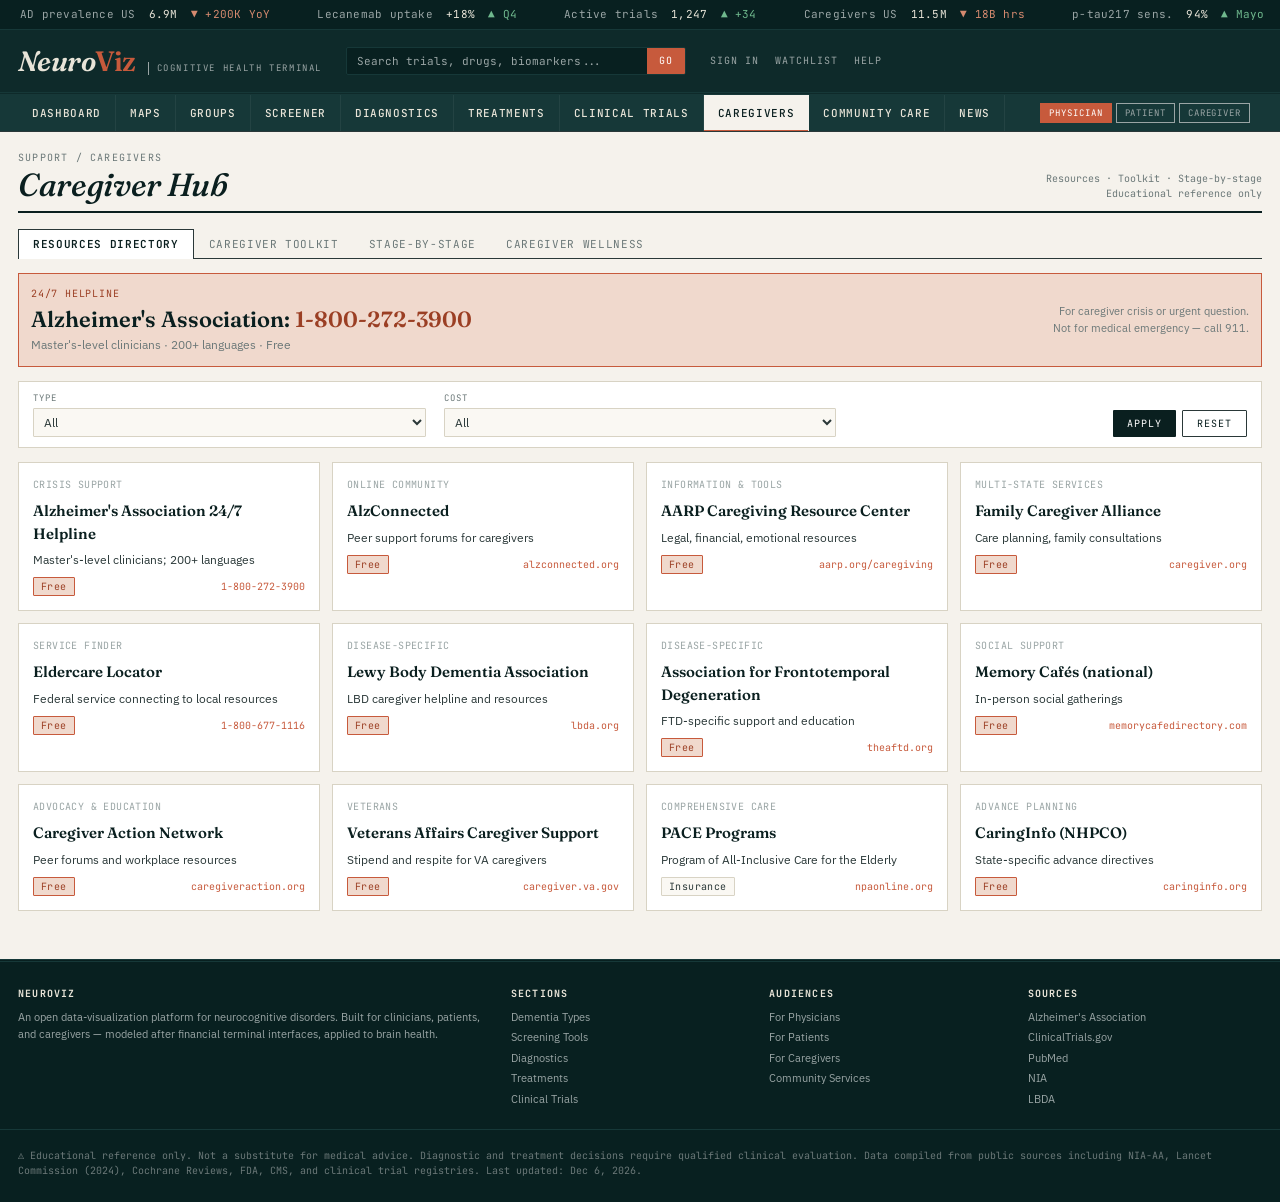
==== caregivers.html @ 6e4185d3 "Initial NeuroViz build — Cognitive Health Terminal - 10 pages mirroring Finviz layout: Dashboard, Ma" ====
<!DOCTYPE html>
<html lang="en">
<head>
  <meta charset="UTF-8" />
  <meta name="viewport" content="width=device-width, initial-scale=1.0" />
  <title>Caregivers · NeuroViz</title>
  <link rel="stylesheet" href="css/styles.css" />
</head>
<body>
  <main class="page">
    <div class="page-head">
      <div>
        <div class="breadcrumb">Support / Caregivers</div>
        <h1>Caregiver Hub</h1>
      </div>
      <div class="meta">
        Resources · Toolkit · Stage-by-stage<br/>
        Educational reference only
      </div>
    </div>

    <!-- Subnav -->
    <div class="subnav">
      <a href="#resources" data-tab="resources" class="is-active">Resources Directory</a>
      <a href="#toolkit" data-tab="toolkit">Caregiver Toolkit</a>
      <a href="#stages" data-tab="stages">Stage-by-Stage</a>
      <a href="#wellness" data-tab="wellness">Caregiver Wellness</a>
    </div>

    <!-- ===== TAB: RESOURCES ===== -->
    <section id="tab-resources" class="tab-pane">
      <!-- Crisis line -->
      <div class="panel" style="background: var(--accent-soft); border-color: var(--accent);">
        <div class="panel-body" style="display:flex; justify-content:space-between; align-items:center;">
          <div>
            <div class="mono tiny" style="color:var(--accent-deep); letter-spacing:0.08em;">24/7 HELPLINE</div>
            <div style="font-family:var(--font-display); font-size: 22px; font-weight: 600; color: var(--ink-primary); margin-top:2px;">
              Alzheimer's Association: <span style="color:var(--accent-deep);">1-800-272-3900</span>
            </div>
            <div class="muted" style="font-size: 12px;">Master's-level clinicians · 200+ languages · Free</div>
          </div>
          <div class="muted" style="text-align:right; font-size:11px;">
            For caregiver crisis or urgent question.<br/>
            Not for medical emergency — call 911.
          </div>
        </div>
      </div>

      <!-- Filter bar -->
      <div class="filter-bar" style="margin-top:14px;">
        <div class="filter-group">
          <label>Type</label>
          <select id="filterType">
            <option value="all">All</option>
            <option value="Crisis support">Crisis support</option>
            <option value="Online community">Online community</option>
            <option value="Information & tools">Information & tools</option>
            <option value="Multi-state services">Multi-state services</option>
            <option value="Service finder">Service finder</option>
            <option value="Disease-specific">Disease-specific</option>
            <option value="Social support">Social support</option>
            <option value="Advocacy & education">Advocacy & education</option>
            <option value="Veterans">Veterans</option>
            <option value="Comprehensive care">Comprehensive care</option>
            <option value="Advance planning">Advance planning</option>
          </select>
        </div>
        <div class="filter-group">
          <label>Cost</label>
          <select id="filterCost">
            <option value="all">All</option>
            <option value="Free">Free</option>
            <option value="Insurance">Insurance / paid</option>
          </select>
        </div>
        <div class="filter-actions">
          <button class="btn" id="apply">Apply</button>
          <button class="btn btn-ghost" id="reset">Reset</button>
        </div>
      </div>

      <div id="resourceGrid"></div>
    </section>

    <!-- ===== TAB: TOOLKIT ===== -->
    <section id="tab-toolkit" class="tab-pane" hidden>
      <div class="grid-sidebar">
        <div>
          <div class="panel">
            <div class="panel-head"><h2>Daily-life toolkit</h2></div>
            <div class="panel-body">
              <div class="toolkit-grid">

                <div class="toolkit-card">
                  <div class="tk-meta">CO M M U N I C A T I O N</div>
                  <h4>Talking with someone with dementia</h4>
                  <p>Use short, simple sentences. Make eye contact. Speak slowly. Ask one question at a time. Allow extra time for response. Avoid arguing — redirect instead.</p>
                </div>

                <div class="toolkit-card">
                  <div class="tk-meta">SAFETY</div>
                  <h4>Home safety checklist</h4>
                  <p>Remove throw rugs. Install grab bars. Lock medications. Turn down water heater (≤120°F). Use stove safety knobs. Consider GPS tracker for wandering.</p>
                </div>

                <div class="toolkit-card">
                  <div class="tk-meta">ROUTINE</div>
                  <h4>Build a daily routine</h4>
                  <p>Same wake/sleep times. Bright light + activity in AM. Light dinner; calm evening. Limit naps to 30 min before 3 PM. Familiar music helps transitions.</p>
                </div>

                <div class="toolkit-card">
                  <div class="tk-meta">L E G A L</div>
                  <h4>Essential legal documents</h4>
                  <p>Durable Power of Attorney (financial). Healthcare proxy / advance directive. POLST/MOLST. Will. Complete <b>early</b> while capacity allows. Free state-specific forms at caringinfo.org.</p>
                </div>

                <div class="toolkit-card">
                  <div class="tk-meta">DRIVING</div>
                  <h4>When to stop driving</h4>
                  <p>Warning signs: getting lost in familiar areas, slow reactions, near-misses. AAA Senior Driving has on-road evaluations. Some states have anonymous physician reporting.</p>
                </div>

                <div class="toolkit-card">
                  <div class="tk-meta">M E D I C A T I O N</div>
                  <h4>Medication management</h4>
                  <p>Use pill organizers (weekly). Set alarms or pharmacy auto-text. Brown-bag review with pharmacist annually. Watch for anticholinergic load — see Beers Criteria.</p>
                </div>

                <div class="toolkit-card">
                  <div class="tk-meta">F I N A N C I A L</div>
                  <h4>Financial protection</h4>
                  <p>Consolidate accounts. Set up bill auto-pay. Add a trusted contact at brokerage. Watch for scams (robocalls, romance, grandparent). EverSafe and TrueLink monitor accounts for cognitive-decline patterns.</p>
                </div>

                <div class="toolkit-card">
                  <div class="tk-meta">B E H A V I O R S</div>
                  <h4>Managing difficult moments</h4>
                  <p>Stay calm. Validate emotion ("you seem upset"). Redirect, don't reason. Look for triggers: pain, hunger, full bladder, fatigue, overstimulation. Document patterns to share with clinician.</p>
                </div>

                <div class="toolkit-card">
                  <div class="tk-meta">EATING</div>
                  <h4>Mealtime strategies</h4>
                  <p>Finger foods if utensils difficult. High-contrast plates (red plates increase intake by 25%). Smaller portions, more often. Add nutrition shakes if losing weight.</p>
                </div>

              </div>
            </div>
          </div>
        </div>

        <div>
          <div class="aside-panel">
            <div class="ap-head">Printable handouts</div>
            <div class="ap-body">
              <ul style="padding-left:16px; font-size:11px; line-height:1.7;">
                <li>10 Warning Signs of Alzheimer's (alz.org)</li>
                <li>Daily Activity Planner</li>
                <li>Doctor Visit Question List</li>
                <li>Wandering Action Plan</li>
                <li>Hospital Visit Toolkit</li>
                <li>Hospice Decision Guide</li>
              </ul>
              <p class="ap-line muted" style="margin-top:6px;">Available free at alz.org/help-support</p>
            </div>
          </div>

          <div class="aside-panel">
            <div class="ap-head">Apps & tech</div>
            <div class="ap-body">
              <p class="ap-line"><b>MedAdvisor / Medisafe</b> — medication tracking</p>
              <p class="ap-line"><b>CareZone</b> — shared family caregiving notes</p>
              <p class="ap-line"><b>AngelSense / Apple AirTag</b> — wandering location</p>
              <p class="ap-line"><b>Lotsa Helping Hands</b> — coordinate help</p>
              <p class="ap-line"><b>Constant Therapy</b> — cognitive exercises</p>
            </div>
          </div>
        </div>
      </div>
    </section>

    <!-- ===== TAB: STAGES ===== -->
    <section id="tab-stages" class="tab-pane" hidden>
      <div class="panel">
        <div class="panel-head">
          <h2>What to expect — and what to do — at each stage</h2>
          <div class="panel-actions"><span class="muted">Adapted from NIA caregiver guides</span></div>
        </div>
        <div class="panel-body">
          <div id="stageGrid"></div>
        </div>
      </div>
    </section>

    <!-- ===== TAB: WELLNESS ===== -->
    <section id="tab-wellness" class="tab-pane" hidden>
      <div class="grid-sidebar">
        <div class="panel">
          <div class="panel-head"><h2>Caregiver self-assessment</h2></div>
          <div class="panel-body">
            <p style="font-size:13px; line-height:1.6; margin-bottom:14px;">
              Caregiving for someone with dementia is associated with elevated rates of depression, anxiety, and burnout. <b>Caring for yourself is part of caring for them.</b>
            </p>

            <h3 style="font-family:var(--font-display); font-weight:600; font-size:16px; margin-top: 0; color:var(--ink-primary);">
              Zarit Burden Interview — sample questions
            </h3>
            <p class="muted" style="font-size:11px; margin-bottom:10px;">Score 0 (never) to 4 (nearly always). ≥21 suggests significant burden.</p>

            <table class="data-table">
              <thead>
                <tr><th>#</th><th>In the past month…</th><th class="num">Score</th></tr>
              </thead>
              <tbody>
                <tr><td>1</td><td>Do you feel that your relative asks for more help than they need?</td><td class="num">0–4</td></tr>
                <tr><td>2</td><td>Do you feel you don't have enough time for yourself?</td><td class="num">0–4</td></tr>
                <tr><td>3</td><td>Do you feel stressed between caregiving and meeting other responsibilities?</td><td class="num">0–4</td></tr>
                <tr><td>4</td><td>Do you feel embarrassed by your relative's behavior?</td><td class="num">0–4</td></tr>
                <tr><td>5</td><td>Do you feel angry when around your relative?</td><td class="num">0–4</td></tr>
                <tr><td>6</td><td>Do you feel your social life has suffered?</td><td class="num">0–4</td></tr>
                <tr><td>7</td><td>Do you feel you've lost control of your life?</td><td class="num">0–4</td></tr>
              </tbody>
            </table>
            <p class="muted" style="font-size:11px; margin-top:10px;">Full 22-item ZBI available from Family Caregiver Alliance.</p>

            <h3 style="font-family:var(--font-display); font-weight:600; font-size:16px; margin-top: 24px; color:var(--ink-primary);">
              Warning signs of caregiver burnout
            </h3>
            <ul style="padding-left:18px; font-size:13px; line-height:1.8; margin: 6px 0;">
              <li>Withdrawal from friends and activities you used to enjoy</li>
              <li>Persistent irritability, sadness, or hopelessness</li>
              <li>Sleep disturbance not explained by your relative's needs</li>
              <li>Frequent illness, headaches, GI complaints</li>
              <li>Increased reliance on alcohol, sleep aids, or other substances</li>
              <li>Thoughts of self-harm or harming the person you care for</li>
            </ul>
            <p style="font-size:13px; margin-top:14px;">
              <b>If thoughts of self-harm or harming your relative are present</b>, this is a medical emergency. Call 988 (US Suicide & Crisis Lifeline). You are not alone — these thoughts can occur in caregivers and are treatable.
            </p>
          </div>
        </div>

        <div>
          <div class="aside-panel">
            <div class="ap-head">REACH II evidence base</div>
            <div class="ap-body">
              <p class="ap-line">Multi-component caregiver intervention (REACH II) reduced caregiver depression and improved quality of life across 5 sites.</p>
              <p class="ap-line muted">Components: stress management, problem-solving, support, education, telephone support groups.</p>
            </div>
          </div>

          <div class="aside-panel">
            <div class="ap-head">Respite is medicine</div>
            <div class="ap-body">
              <p class="ap-line">Adult day programs and respite care reduce caregiver depression scores and delay nursing home placement by an average of 22 months (NYU Caregiver Intervention).</p>
              <p class="ap-line muted">See <a href="community.html">Community Care</a> for service types and costs.</p>
            </div>
          </div>

          <div class="aside-panel">
            <div class="ap-head">Crisis & support</div>
            <div class="ap-body">
              <ul style="padding-left:16px; font-size:11px; line-height:1.7;">
                <li><b>988</b> — Suicide & Crisis Lifeline</li>
                <li><b>1-800-272-3900</b> — Alzheimer's Association</li>
                <li><b>1-800-985-5990</b> — Disaster Distress Helpline</li>
                <li><b>caregiver.org</b> — Family Caregiver Alliance</li>
                <li>Therapy with a counselor experienced in caregiver issues — many therapists list this specialty in Psychology Today directory</li>
              </ul>
            </div>
          </div>
        </div>
      </div>
    </section>

  </main>

  <script src="data/nv-data.js"></script>
  <script src="js/layout.js"></script>
  <script>
    NV_LAYOUT.mount('caregivers');

    // ===== Tab switching =====
    const tabs = document.querySelectorAll('.subnav a');
    tabs.forEach(t => {
      t.addEventListener('click', e => {
        e.preventDefault();
        const k = t.dataset.tab;
        tabs.forEach(x => x.classList.toggle('is-active', x === t));
        document.querySelectorAll('.tab-pane').forEach(p => p.hidden = p.id !== 'tab-' + k);
        history.replaceState(null, '', '#' + k);
      });
    });
    if (location.hash) {
      const tgt = document.querySelector(`.subnav a[data-tab="${location.hash.slice(1)}"]`);
      if (tgt) tgt.click();
    }

    // ===== Resources grid =====
    function renderResources(rows) {
      document.getElementById('resourceGrid').innerHTML = `
        <div class="toolkit-grid">
          ${rows.map(r => `
            <div class="toolkit-card">
              <div class="tk-meta">${r.type.toUpperCase()}</div>
              <h4>${r.name}</h4>
              <p>${r.detail}</p>
              <div style="display:flex; justify-content:space-between; align-items:center; margin-top:8px;">
                <span class="chip ${r.cost === 'Free' ? 'chip-accent' : ''}">${r.cost}</span>
                <span class="mono tiny" style="color:var(--accent);">${r.contact}</span>
              </div>
            </div>
          `).join('')}
        </div>
      `;
    }
    function applyResources() {
      const t = document.getElementById('filterType').value;
      const c = document.getElementById('filterCost').value;
      let rows = NV_DATA.caregiverResources;
      if (t !== 'all') rows = rows.filter(r => r.type === t);
      if (c !== 'all') rows = rows.filter(r => (c === 'Free' ? r.cost === 'Free' : r.cost !== 'Free'));
      renderResources(rows);
    }
    document.getElementById('apply').addEventListener('click', applyResources);
    document.getElementById('reset').addEventListener('click', () => {
      document.getElementById('filterType').value = 'all';
      document.getElementById('filterCost').value = 'all';
      renderResources(NV_DATA.caregiverResources);
    });
    renderResources(NV_DATA.caregiverResources);

    // ===== Stages-by-stage caregiver guidance =====
    const stageGuidance = {
      'Preclinical': {
        whatHappens: 'No symptoms. Biomarkers may be positive on research testing. Person fully independent.',
        watch: 'Subtle changes in sleep, mood, sense of smell. Strong family history of dementia.',
        do: ['Build cognitive reserve: education, social engagement, learning', 'Manage cardiovascular risk factors', 'Establish primary care + memory baseline', 'Discuss values; consider advance directives']
      },
      'MCI': {
        whatHappens: 'Mild but objective cognitive decline; daily life still independent. Some convert to dementia (~10–15%/yr); some remain stable or improve.',
        watch: 'Misplacing items, forgetting recent conversations, word-finding difficulty. Anxiety often emerges.',
        do: ['Comprehensive cognitive evaluation + biomarkers if indicated', 'Driving evaluation if any concerns', 'Complete legal/financial planning NOW', 'Exercise + Mediterranean/MIND diet', 'Treat hearing loss, sleep apnea, depression']
      },
      'Mild': {
        whatHappens: 'Difficulty with complex tasks (finances, medications). Recent memory clearly impaired. Personality may begin to change.',
        watch: 'Getting lost while driving, missed bills, repeated questions, withdrawal from hobbies.',
        do: ['Establish neurology + dementia care', 'Activate POA / healthcare proxy', 'Pillbox + medication system', 'Stop driving when unsafe — get evaluation', 'Begin caregiver support group', 'Explore clinical trials if interested']
      },
      'Moderate': {
        whatHappens: 'Needs help with daily activities (bathing, dressing). Behavioral symptoms common (agitation, sleep changes, sometimes hallucinations). May not recognize family.',
        watch: 'Wandering, sundowning, falls, incontinence, swallowing difficulty starting.',
        do: ['Day program or in-home aide', 'Home safety modifications', 'Wandering plan + ID + tracker', 'Discuss palliative care consult', 'Consider memory care residential if needed', 'Caregiver respite is essential']
      },
      'Severe': {
        whatHappens: 'Total dependence for ADLs. Mute or minimally verbal. Bed-bound or limited mobility. Swallowing impaired.',
        watch: 'Aspiration, weight loss, pressure ulcers, infections (UTI, pneumonia).',
        do: ['Hospice referral when appropriate (often eligible by FAST stage 7)', 'Comfort-focused care', 'Avoid hospitalization unless quality-of-life improvement likely', 'Spiritual care, music, touch', 'Bereavement planning + caregiver support']
      }
    };

    document.getElementById('stageGrid').innerHTML = NV_DATA.stages.map((s, i) => {
      const g = stageGuidance[s.name] || {};
      const dots = Array.from({length: 5}, (_, idx) => `<span class="${idx <= i ? 'is-on' : ''}"></span>`).join('');
      return `
        <div style="border:1px solid var(--rule); margin-bottom: 14px; background: var(--bg-paper);">
          <div style="padding:14px; border-bottom: 1px solid var(--rule); display:flex; justify-content:space-between; align-items:center; background:var(--bg-cell);">
            <div>
              <div class="mono tiny muted" style="letter-spacing:0.06em;">STAGE ${i + 1} · CDR ${s.cdr} · MMSE ${s.mmse}</div>
              <div style="font-family:var(--font-display); font-size: 22px; font-weight: 600; color: var(--ink-primary); margin-top:2px;">${s.name}</div>
            </div>
            <div style="text-align:right;">
              <div class="cg-stage-gauge" style="width: 120px;">${dots}</div>
              <div class="mono tiny muted">DURATION: ${s.duration}</div>
            </div>
          </div>
          <div style="display:grid; grid-template-columns: 1fr 1fr 1fr; gap: 0;">
            <div style="padding:14px; border-right: 1px solid var(--rule);">
              <div class="mono tiny muted" style="letter-spacing:0.05em; margin-bottom:6px;">WHAT HAPPENS</div>
              <p style="font-size:12px; line-height:1.6; margin:0;">${g.whatHappens || s.features}</p>
            </div>
            <div style="padding:14px; border-right: 1px solid var(--rule);">
              <div class="mono tiny muted" style="letter-spacing:0.05em; margin-bottom:6px;">WATCH FOR</div>
              <p style="font-size:12px; line-height:1.6; margin:0;">${g.watch || ''}</p>
            </div>
            <div style="padding:14px; background: var(--accent-soft);">
              <div class="mono tiny" style="color: var(--accent-deep); letter-spacing:0.05em; margin-bottom:6px;">CAREGIVER ACTIONS</div>
              <ul style="padding-left:16px; font-size:12px; line-height:1.6; margin:0;">
                ${(g.do || []).map(d => `<li>${d}</li>`).join('')}
              </ul>
            </div>
          </div>
        </div>
      `;
    }).join('');
  </script>
</body>
</html>
---- css/styles.css ----
/* ============================================
   NeuroViz — Clinical Visualization Platform
   Aesthetic: Data-dense editorial-clinical
   ============================================ */

@import url('https://fonts.googleapis.com/css2?family=Fraunces:opsz,wght@9..144,400;9..144,500;9..144,600;9..144,700&family=IBM+Plex+Sans:wght@300;400;500;600;700&family=JetBrains+Mono:wght@400;500;600&display=swap');

:root {
  /* Palette — clinical with editorial warmth */
  --bg-canvas:        #f5f2ec;
  --bg-paper:         #ffffff;
  --bg-rail:          #0e2a2a;
  --bg-rail-deep:     #082020;
  --bg-strip:         #163838;
  --bg-cell:          #faf8f3;

  --ink-primary:      #0a1f1f;
  --ink-body:         #2a3838;
  --ink-muted:        #6b7878;
  --ink-faint:        #9aa5a5;
  --ink-inverse:      #e8e4d8;

  --rule:             #d8d3c4;
  --rule-soft:        #ece8db;
  --rule-strong:      #2a3838;

  --accent:           #c75a3c;        /* terracotta — citations, links */
  --accent-deep:      #9b3f24;
  --accent-soft:      #f0d9cd;

  --signal-positive:  #4a7c59;        /* stable / improving */
  --signal-watch:     #b8893d;        /* monitor */
  --signal-concern:   #a44d3a;        /* concern */
  --signal-critical:  #6b1f1a;        /* severe */

  /* Severity gradient (mild → severe) */
  --sev-0: #e8e0d2;
  --sev-1: #d4c8a8;
  --sev-2: #c4a373;
  --sev-3: #b87a4a;
  --sev-4: #9a4f30;
  --sev-5: #6b1f1a;

  /* Type swatches for dementia categories */
  --type-ad:    #6b1f1a;   /* Alzheimer's */
  --type-vasc:  #2d5a7a;   /* Vascular */
  --type-lewy:  #5a4a7a;   /* Lewy Body */
  --type-ftd:   #7a4a2d;   /* Frontotemporal */
  --type-mixed: #4a4a4a;   /* Mixed */
  --type-park:  #2d6b5a;   /* Parkinson's */
  --type-other: #8a7a4a;

  --shadow-1: 0 1px 0 rgba(10,31,31,.04), 0 1px 2px rgba(10,31,31,.06);
  --shadow-2: 0 2px 4px rgba(10,31,31,.06), 0 4px 12px rgba(10,31,31,.08);

  --font-display: 'Fraunces', Georgia, serif;
  --font-body:    'IBM Plex Sans', -apple-system, sans-serif;
  --font-mono:    'JetBrains Mono', 'Courier New', monospace;
}

* { box-sizing: border-box; margin: 0; padding: 0; }

html, body {
  font-family: var(--font-body);
  font-size: 13px;
  line-height: 1.5;
  color: var(--ink-body);
  background: var(--bg-canvas);
  -webkit-font-smoothing: antialiased;
  text-rendering: optimizeLegibility;
}

a { color: var(--accent); text-decoration: none; }
a:hover { text-decoration: underline; text-underline-offset: 2px; }

/* ============================================
   TICKER BAR — top live data strip
   ============================================ */
.ticker {
  background: var(--bg-rail-deep);
  color: var(--ink-inverse);
  font-family: var(--font-mono);
  font-size: 11px;
  border-bottom: 1px solid var(--bg-strip);
  overflow: hidden;
  white-space: nowrap;
  position: relative;
}
.ticker-track {
  display: inline-block;
  padding: 6px 0;
  animation: ticker-scroll 90s linear infinite;
}
.ticker-item {
  display: inline-block;
  margin: 0 20px;
  letter-spacing: 0.02em;
}
.ticker-item .label { color: var(--ink-faint); }
.ticker-item .value { color: var(--ink-inverse); margin: 0 6px; }
.ticker-item .delta-up   { color: #6fb88d; }
.ticker-item .delta-down { color: #d68a6f; }
@keyframes ticker-scroll {
  0%   { transform: translateX(0); }
  100% { transform: translateX(-50%); }
}

/* ============================================
   MASTHEAD
   ============================================ */
.masthead {
  background: var(--bg-rail);
  color: var(--ink-inverse);
  border-bottom: 3px double var(--bg-strip);
}
.masthead-row {
  max-width: 1480px;
  margin: 0 auto;
  padding: 10px 18px;
  display: flex;
  align-items: center;
  gap: 24px;
}
.brand {
  display: flex;
  align-items: baseline;
  gap: 8px;
  text-decoration: none;
  color: var(--ink-inverse);
}
.brand-mark {
  font-family: var(--font-display);
  font-weight: 600;
  font-size: 28px;
  letter-spacing: -0.02em;
  font-style: italic;
}
.brand-mark .accent { color: var(--accent); font-style: normal; }
.brand-tag {
  font-family: var(--font-mono);
  font-size: 9px;
  letter-spacing: 0.18em;
  text-transform: uppercase;
  color: var(--ink-faint);
  border-left: 1px solid var(--ink-faint);
  padding-left: 8px;
  margin-left: 4px;
}

.search-box {
  flex: 1;
  max-width: 340px;
  display: flex;
  background: var(--bg-rail-deep);
  border: 1px solid var(--bg-strip);
  border-radius: 2px;
  overflow: hidden;
}
.search-box input {
  flex: 1;
  background: transparent;
  border: none;
  color: var(--ink-inverse);
  padding: 6px 10px;
  font-family: var(--font-mono);
  font-size: 11px;
  outline: none;
}
.search-box input::placeholder { color: var(--ink-faint); }
.search-box button {
  background: var(--accent);
  color: white;
  border: none;
  padding: 0 12px;
  font-family: var(--font-mono);
  font-size: 10px;
  letter-spacing: 0.1em;
  cursor: pointer;
  text-transform: uppercase;
}

.user-rail {
  display: flex;
  gap: 16px;
  font-family: var(--font-mono);
  font-size: 10px;
  letter-spacing: 0.1em;
  text-transform: uppercase;
  color: var(--ink-faint);
}
.user-rail a { color: var(--ink-faint); }
.user-rail a:hover { color: var(--accent); text-decoration: none; }

/* ============================================
   PRIMARY NAV — Finviz-style tabs
   ============================================ */
.primary-nav {
  background: var(--bg-strip);
  border-bottom: 1px solid var(--rule-strong);
}
.primary-nav-inner {
  max-width: 1480px;
  margin: 0 auto;
  padding: 0 18px;
  display: flex;
  overflow-x: auto;
}
.primary-nav a {
  color: var(--ink-inverse);
  padding: 10px 14px;
  font-family: var(--font-mono);
  font-size: 11px;
  font-weight: 500;
  letter-spacing: 0.06em;
  text-transform: uppercase;
  border-right: 1px solid rgba(255,255,255,0.06);
  position: relative;
  white-space: nowrap;
  transition: background 0.12s;
}
.primary-nav a:hover {
  background: var(--bg-rail-deep);
  text-decoration: none;
  color: white;
}
.primary-nav a.is-active {
  background: var(--bg-canvas);
  color: var(--ink-primary);
}
.primary-nav a.is-active::after {
  content: '';
  position: absolute;
  left: 0; right: 0; bottom: -1px;
  height: 2px;
  background: var(--accent);
}
.primary-nav .audience-toggle {
  margin-left: auto;
  display: flex;
  align-items: center;
  gap: 4px;
  padding: 6px 12px;
  border-right: none;
}
.audience-toggle button {
  background: transparent;
  border: 1px solid var(--ink-faint);
  color: var(--ink-faint);
  padding: 3px 8px;
  font-family: var(--font-mono);
  font-size: 9px;
  letter-spacing: 0.1em;
  text-transform: uppercase;
  cursor: pointer;
  transition: all 0.12s;
}
.audience-toggle button.is-active {
  background: var(--accent);
  color: white;
  border-color: var(--accent);
}
.audience-toggle button:hover:not(.is-active) {
  border-color: var(--ink-inverse);
  color: var(--ink-inverse);
}

/* ============================================
   PAGE WRAPPER
   ============================================ */
.page {
  max-width: 1480px;
  margin: 0 auto;
  padding: 18px;
}

/* ============================================
   PAGE HEADER (each subpage)
   ============================================ */
.page-head {
  display: flex;
  align-items: flex-end;
  justify-content: space-between;
  border-bottom: 2px solid var(--ink-primary);
  padding-bottom: 10px;
  margin-bottom: 16px;
}
.page-head h1 {
  font-family: var(--font-display);
  font-weight: 500;
  font-style: italic;
  font-size: 32px;
  letter-spacing: -0.01em;
  color: var(--ink-primary);
  line-height: 1;
}
.page-head .breadcrumb {
  font-family: var(--font-mono);
  font-size: 10px;
  letter-spacing: 0.12em;
  text-transform: uppercase;
  color: var(--ink-muted);
  margin-bottom: 4px;
}
.page-head .meta {
  font-family: var(--font-mono);
  font-size: 10px;
  color: var(--ink-muted);
  text-align: right;
}

/* ============================================
   FILTER BAR
   ============================================ */
.filter-bar {
  background: var(--bg-paper);
  border: 1px solid var(--rule);
  padding: 10px 14px;
  margin-bottom: 14px;
  display: grid;
  grid-template-columns: repeat(auto-fit, minmax(140px, 1fr));
  gap: 10px 18px;
  align-items: end;
}
.filter-bar .filter-group { display: flex; flex-direction: column; gap: 3px; }
.filter-bar label {
  font-family: var(--font-mono);
  font-size: 9px;
  letter-spacing: 0.12em;
  text-transform: uppercase;
  color: var(--ink-muted);
}
.filter-bar select,
.filter-bar input {
  border: 1px solid var(--rule);
  background: var(--bg-cell);
  padding: 5px 6px;
  font-family: var(--font-body);
  font-size: 12px;
  color: var(--ink-body);
  border-radius: 1px;
}
.filter-bar select:focus,
.filter-bar input:focus {
  outline: none;
  border-color: var(--accent);
  background: white;
}
.filter-bar .filter-actions {
  display: flex;
  gap: 6px;
  justify-content: flex-end;
}
.btn {
  background: var(--ink-primary);
  color: white;
  border: none;
  padding: 6px 14px;
  font-family: var(--font-mono);
  font-size: 10px;
  letter-spacing: 0.1em;
  text-transform: uppercase;
  cursor: pointer;
  border-radius: 1px;
  transition: background 0.12s;
}
.btn:hover { background: var(--accent-deep); }
.btn-ghost {
  background: transparent;
  color: var(--ink-primary);
  border: 1px solid var(--rule-strong);
}
.btn-ghost:hover { background: var(--ink-primary); color: white; }
.btn-accent { background: var(--accent); }
.btn-accent:hover { background: var(--accent-deep); }

/* ============================================
   SUB-NAV TABS (within sections)
   ============================================ */
.subnav {
  display: flex;
  gap: 0;
  border-bottom: 1px solid var(--rule-strong);
  margin-bottom: 14px;
  flex-wrap: wrap;
}
.subnav a, .subnav button {
  background: transparent;
  border: 1px solid transparent;
  border-bottom: none;
  padding: 6px 14px;
  font-family: var(--font-mono);
  font-size: 11px;
  letter-spacing: 0.06em;
  text-transform: uppercase;
  color: var(--ink-muted);
  cursor: pointer;
  margin-bottom: -1px;
}
.subnav a.is-active, .subnav button.is-active {
  background: var(--bg-paper);
  border-color: var(--rule-strong);
  border-bottom-color: var(--bg-paper);
  color: var(--ink-primary);
  font-weight: 600;
}
.subnav a:hover:not(.is-active), .subnav button:hover:not(.is-active) {
  color: var(--ink-primary);
  text-decoration: none;
}

/* ============================================
   GRID LAYOUTS
   ============================================ */
.grid-2 { display: grid; grid-template-columns: 1fr 1fr; gap: 14px; }
.grid-3 { display: grid; grid-template-columns: repeat(3, 1fr); gap: 14px; }
.grid-4 { display: grid; grid-template-columns: repeat(4, 1fr); gap: 14px; }
.grid-sidebar { display: grid; grid-template-columns: 1fr 320px; gap: 18px; }
.grid-main-side { display: grid; grid-template-columns: 280px 1fr; gap: 18px; }

@media (max-width: 1024px) {
  .grid-2, .grid-3, .grid-4 { grid-template-columns: 1fr; }
  .grid-sidebar, .grid-main-side { grid-template-columns: 1fr; }
}

/* ============================================
   PANEL — the basic data container
   ============================================ */
.panel {
  background: var(--bg-paper);
  border: 1px solid var(--rule);
  margin-bottom: 14px;
}
.panel-head {
  display: flex;
  justify-content: space-between;
  align-items: center;
  padding: 8px 12px;
  background: var(--bg-cell);
  border-bottom: 1px solid var(--rule);
}
.panel-head h2,
.panel-head h3 {
  font-family: var(--font-display);
  font-weight: 600;
  font-size: 14px;
  color: var(--ink-primary);
  letter-spacing: -0.01em;
}
.panel-head .panel-actions {
  display: flex;
  gap: 8px;
  font-family: var(--font-mono);
  font-size: 10px;
  letter-spacing: 0.06em;
  text-transform: uppercase;
  color: var(--ink-muted);
}
.panel-head .panel-actions a:hover { color: var(--accent); }
.panel-body { padding: 12px; }
.panel-body.tight { padding: 0; }

/* ============================================
   STAT CARDS — top dashboard
   ============================================ */
.stat-strip {
  display: grid;
  grid-template-columns: repeat(6, 1fr);
  gap: 0;
  background: var(--bg-paper);
  border: 1px solid var(--rule);
  margin-bottom: 14px;
}
.stat {
  padding: 10px 14px;
  border-right: 1px solid var(--rule);
  position: relative;
}
.stat:last-child { border-right: none; }
.stat .stat-label {
  font-family: var(--font-mono);
  font-size: 9px;
  letter-spacing: 0.12em;
  text-transform: uppercase;
  color: var(--ink-muted);
  margin-bottom: 4px;
}
.stat .stat-value {
  font-family: var(--font-display);
  font-weight: 600;
  font-size: 26px;
  color: var(--ink-primary);
  line-height: 1;
  letter-spacing: -0.02em;
}
.stat .stat-detail {
  font-family: var(--font-mono);
  font-size: 10px;
  color: var(--ink-muted);
  margin-top: 4px;
}
.stat .stat-detail.up   { color: var(--signal-positive); }
.stat .stat-detail.down { color: var(--signal-concern); }
.stat .spark {
  position: absolute;
  right: 10px; bottom: 8px;
  width: 60px; height: 24px;
  opacity: 0.6;
}
@media (max-width: 1024px) {
  .stat-strip { grid-template-columns: repeat(2, 1fr); }
  .stat { border-bottom: 1px solid var(--rule); }
}

/* ============================================
   HEATMAP — the iconic Finviz-style visualization
   ============================================ */
.heatmap-controls {
  display: flex;
  gap: 8px;
  margin-bottom: 8px;
  align-items: center;
  font-family: var(--font-mono);
  font-size: 10px;
  letter-spacing: 0.06em;
  text-transform: uppercase;
}
.heatmap-controls .label { color: var(--ink-muted); }
.heatmap-controls select {
  border: 1px solid var(--rule);
  background: white;
  padding: 3px 6px;
  font-family: var(--font-mono);
  font-size: 10px;
  text-transform: uppercase;
}

.heatmap {
  background: var(--bg-rail-deep);
  padding: 4px;
  display: grid;
  gap: 2px;
  min-height: 520px;
}
.heatmap-group {
  background: var(--bg-rail);
  padding: 18px 4px 4px;
  position: relative;
  display: grid;
  gap: 2px;
}
.heatmap-group::before {
  content: attr(data-label);
  position: absolute;
  top: 4px; left: 6px;
  font-family: var(--font-mono);
  font-size: 9px;
  letter-spacing: 0.12em;
  text-transform: uppercase;
  color: var(--ink-faint);
}
.heatmap-cell {
  display: flex;
  flex-direction: column;
  justify-content: center;
  align-items: center;
  text-align: center;
  padding: 4px;
  cursor: pointer;
  position: relative;
  overflow: hidden;
  transition: filter 0.12s, transform 0.12s;
  min-height: 40px;
  border: 1px solid rgba(0,0,0,0.15);
}
.heatmap-cell:hover {
  filter: brightness(1.18);
  z-index: 5;
  outline: 1.5px solid white;
}
.heatmap-cell .cell-name {
  font-family: var(--font-mono);
  font-weight: 600;
  font-size: 11px;
  color: white;
  text-shadow: 0 1px 2px rgba(0,0,0,0.3);
  line-height: 1.1;
}
.heatmap-cell .cell-value {
  font-family: var(--font-mono);
  font-size: 10px;
  color: rgba(255,255,255,0.85);
  margin-top: 2px;
}
.heatmap-cell.sm .cell-name { font-size: 9px; }
.heatmap-cell.sm .cell-value { display: none; }

/* Severity color classes */
.sev-0 { background: var(--sev-0); color: var(--ink-primary) !important; }
.sev-0 .cell-name, .sev-0 .cell-value { color: var(--ink-primary); text-shadow: none; }
.sev-1 { background: var(--sev-1); color: var(--ink-primary) !important; }
.sev-1 .cell-name, .sev-1 .cell-value { color: var(--ink-primary); text-shadow: none; }
.sev-2 { background: var(--sev-2); }
.sev-3 { background: var(--sev-3); }
.sev-4 { background: var(--sev-4); }
.sev-5 { background: var(--sev-5); }

/* ============================================
   DATA TABLE — Finviz screener style
   ============================================ */
.data-table {
  width: 100%;
  border-collapse: collapse;
  background: var(--bg-paper);
  font-size: 12px;
}
.data-table thead th {
  background: var(--bg-strip);
  color: var(--ink-inverse);
  font-family: var(--font-mono);
  font-size: 10px;
  font-weight: 600;
  letter-spacing: 0.06em;
  text-transform: uppercase;
  padding: 7px 8px;
  text-align: left;
  border-right: 1px solid rgba(255,255,255,0.08);
  position: sticky;
  top: 0;
  cursor: pointer;
  user-select: none;
}
.data-table thead th:hover { background: var(--bg-rail); }
.data-table thead th .sort-arrow { color: var(--ink-faint); margin-left: 4px; font-size: 8px; }
.data-table tbody td {
  padding: 6px 8px;
  border-bottom: 1px solid var(--rule-soft);
  border-right: 1px solid var(--rule-soft);
  font-family: var(--font-mono);
  font-size: 11px;
  color: var(--ink-body);
}
.data-table tbody tr:nth-child(even) { background: var(--bg-cell); }
.data-table tbody tr:hover { background: var(--accent-soft); }
.data-table tbody td.num { text-align: right; }
.data-table tbody td.tag {
  font-family: var(--font-mono);
  font-size: 10px;
  letter-spacing: 0.04em;
}
.data-table tbody td.id-cell {
  font-family: var(--font-mono);
  font-weight: 600;
  color: var(--accent);
}
.data-table tbody td.id-cell a { color: var(--accent); }

/* Severity pill */
.pill {
  display: inline-block;
  padding: 1px 8px;
  font-family: var(--font-mono);
  font-size: 9px;
  letter-spacing: 0.08em;
  text-transform: uppercase;
  border-radius: 1px;
  border: 1px solid;
}
.pill-pos    { color: var(--signal-positive); border-color: var(--signal-positive); background: rgba(74,124,89,0.08); }
.pill-watch  { color: var(--signal-watch);    border-color: var(--signal-watch);    background: rgba(184,137,61,0.08); }
.pill-conc   { color: var(--signal-concern);  border-color: var(--signal-concern);  background: rgba(164,77,58,0.08); }
.pill-crit   { color: var(--signal-critical); border-color: var(--signal-critical); background: rgba(107,31,26,0.08); }
.pill-info   { color: var(--ink-primary);     border-color: var(--ink-primary);     background: var(--bg-cell); }

/* Type chips */
.type-chip {
  display: inline-block;
  padding: 1px 6px;
  font-family: var(--font-mono);
  font-size: 9px;
  letter-spacing: 0.06em;
  color: white;
  border-radius: 1px;
}
.type-ad    { background: var(--type-ad); }
.type-vasc  { background: var(--type-vasc); }
.type-lewy  { background: var(--type-lewy); }
.type-ftd   { background: var(--type-ftd); }
.type-mixed { background: var(--type-mixed); }
.type-park  { background: var(--type-park); }
.type-other { background: var(--type-other); }

/* ============================================
   NEWS LIST
   ============================================ */
.news-list { background: var(--bg-paper); border: 1px solid var(--rule); }
.news-row {
  display: grid;
  grid-template-columns: 80px 1fr 90px 70px;
  padding: 8px 12px;
  border-bottom: 1px solid var(--rule-soft);
  font-size: 12px;
  align-items: baseline;
  gap: 12px;
}
.news-row:last-child { border-bottom: none; }
.news-row:hover { background: var(--bg-cell); }
.news-row .news-time {
  font-family: var(--font-mono);
  font-size: 10px;
  color: var(--ink-muted);
  letter-spacing: 0.04em;
}
.news-row .news-title {
  color: var(--ink-primary);
  font-weight: 500;
  line-height: 1.3;
}
.news-row .news-title a { color: var(--ink-primary); }
.news-row .news-title a:hover { color: var(--accent); }
.news-row .news-source {
  font-family: var(--font-mono);
  font-size: 10px;
  color: var(--ink-muted);
  text-transform: uppercase;
  letter-spacing: 0.04em;
}
.news-row .news-cat {
  font-family: var(--font-mono);
  font-size: 9px;
  letter-spacing: 0.06em;
  text-transform: uppercase;
  color: var(--accent);
  text-align: right;
}

/* ============================================
   SIDEBAR / SECONDARY PANELS
   ============================================ */
.aside-panel {
  background: var(--bg-paper);
  border: 1px solid var(--rule);
  padding: 0;
}
.aside-panel .ap-head {
  background: var(--bg-rail);
  color: var(--ink-inverse);
  padding: 6px 12px;
  font-family: var(--font-mono);
  font-size: 10px;
  letter-spacing: 0.1em;
  text-transform: uppercase;
}
.aside-panel .ap-body { padding: 10px 12px; }
.aside-panel ul {
  list-style: none;
  font-size: 12px;
}
.aside-panel li {
  padding: 5px 0;
  border-bottom: 1px dashed var(--rule-soft);
  display: flex;
  justify-content: space-between;
  gap: 10px;
}
.aside-panel li:last-child { border-bottom: none; }
.aside-panel li .item-name { color: var(--ink-body); }
.aside-panel li .item-val {
  font-family: var(--font-mono);
  font-size: 11px;
  color: var(--ink-muted);
}

/* ============================================
   BIOMARKER GAUGE (custom)
   ============================================ */
.gauge {
  position: relative;
  height: 18px;
  background: linear-gradient(to right,
    var(--sev-0) 0%, var(--sev-1) 20%, var(--sev-2) 40%,
    var(--sev-3) 60%, var(--sev-4) 80%, var(--sev-5) 100%);
  border-radius: 1px;
  margin: 4px 0;
  border: 1px solid var(--rule);
}
.gauge-needle {
  position: absolute;
  top: -3px; bottom: -3px;
  width: 2px;
  background: var(--ink-primary);
  border: 1px solid white;
}
.gauge-labels {
  display: flex;
  justify-content: space-between;
  font-family: var(--font-mono);
  font-size: 9px;
  color: var(--ink-muted);
  letter-spacing: 0.08em;
  text-transform: uppercase;
}

/* ============================================
   QUIZ / SCREENER FORM
   ============================================ */
.screener-form {
  background: var(--bg-paper);
  border: 1px solid var(--rule);
  padding: 0;
}
.screener-q {
  padding: 14px 18px;
  border-bottom: 1px solid var(--rule);
}
.screener-q:last-child { border-bottom: none; }
.screener-q .q-num {
  font-family: var(--font-mono);
  font-size: 10px;
  color: var(--ink-muted);
  letter-spacing: 0.1em;
  text-transform: uppercase;
}
.screener-q .q-text {
  font-family: var(--font-display);
  font-size: 16px;
  color: var(--ink-primary);
  margin: 4px 0 10px;
  font-weight: 500;
}
.screener-q .q-options {
  display: flex;
  gap: 8px;
  flex-wrap: wrap;
}
.screener-q .q-opt {
  border: 1px solid var(--rule-strong);
  background: var(--bg-cell);
  padding: 6px 14px;
  font-family: var(--font-mono);
  font-size: 11px;
  cursor: pointer;
  user-select: none;
  transition: all 0.12s;
}
.screener-q .q-opt:hover { background: var(--accent-soft); }
.screener-q .q-opt.is-selected {
  background: var(--ink-primary);
  color: white;
  border-color: var(--ink-primary);
}

.screener-result {
  background: var(--bg-rail);
  color: var(--ink-inverse);
  padding: 18px;
  border: 1px solid var(--bg-strip);
}
.screener-result .result-label {
  font-family: var(--font-mono);
  font-size: 10px;
  letter-spacing: 0.1em;
  text-transform: uppercase;
  color: var(--ink-faint);
}
.screener-result .result-score {
  font-family: var(--font-display);
  font-size: 48px;
  font-weight: 600;
  line-height: 1;
  margin: 6px 0;
}
.screener-result .result-text { font-size: 13px; line-height: 1.5; }

/* ============================================
   BRAIN DIAGRAM / SVG ART
   ============================================ */
.brain-container {
  background: var(--bg-rail);
  padding: 20px;
  display: flex;
  justify-content: center;
  align-items: center;
}
.brain-container svg { max-width: 100%; height: auto; }

/* ============================================
   PROSE / CONTENT PANELS
   ============================================ */
.prose {
  font-size: 13px;
  line-height: 1.65;
  color: var(--ink-body);
  max-width: 68ch;
}
.prose h2 {
  font-family: var(--font-display);
  font-weight: 600;
  font-size: 22px;
  color: var(--ink-primary);
  margin: 22px 0 8px;
  letter-spacing: -0.01em;
}
.prose h3 {
  font-family: var(--font-display);
  font-style: italic;
  font-size: 17px;
  color: var(--ink-primary);
  margin: 16px 0 6px;
  font-weight: 500;
}
.prose p { margin-bottom: 10px; }
.prose ul, .prose ol { margin: 6px 0 12px 22px; }
.prose li { margin-bottom: 3px; }

/* ============================================
   FOOTER
   ============================================ */
.footer {
  background: var(--bg-rail-deep);
  color: var(--ink-faint);
  margin-top: 30px;
  padding: 24px 0;
  border-top: 3px double var(--bg-strip);
}
.footer-inner {
  max-width: 1480px;
  margin: 0 auto;
  padding: 0 18px;
  display: grid;
  grid-template-columns: 2fr 1fr 1fr 1fr;
  gap: 24px;
  font-size: 11px;
}
.footer h4 {
  font-family: var(--font-mono);
  font-size: 10px;
  letter-spacing: 0.12em;
  text-transform: uppercase;
  color: var(--ink-inverse);
  margin-bottom: 8px;
}
.footer ul { list-style: none; }
.footer li { margin-bottom: 4px; }
.footer a { color: var(--ink-faint); }
.footer a:hover { color: var(--accent); }
.footer .footer-disclaimer {
  margin-top: 18px;
  padding-top: 18px;
  border-top: 1px solid var(--bg-strip);
  font-family: var(--font-mono);
  font-size: 10px;
  line-height: 1.5;
  color: var(--ink-muted);
  max-width: 1480px;
  margin-left: auto;
  margin-right: auto;
  padding-left: 18px;
  padding-right: 18px;
}

@media (max-width: 768px) {
  .footer-inner { grid-template-columns: 1fr 1fr; }
}

/* ============================================
   LEGEND
   ============================================ */
.legend {
  display: flex;
  gap: 14px;
  align-items: center;
  font-family: var(--font-mono);
  font-size: 10px;
  color: var(--ink-muted);
  letter-spacing: 0.06em;
  text-transform: uppercase;
  padding: 6px 0;
  flex-wrap: wrap;
}
.legend .swatch {
  display: inline-block;
  width: 12px; height: 12px;
  margin-right: 4px;
  vertical-align: middle;
  border: 1px solid rgba(0,0,0,0.1);
}
.legend .legend-item { display: flex; align-items: center; }

/* ============================================
   UTILITY
   ============================================ */
.mono { font-family: var(--font-mono); }
.serif { font-family: var(--font-display); }
.muted { color: var(--ink-muted); }
.tiny { font-size: 10px; }
.uppercase { text-transform: uppercase; letter-spacing: 0.08em; }
.divider {
  height: 1px;
  background: var(--rule);
  margin: 12px 0;
}
.center { text-align: center; }
.scroll-x { overflow-x: auto; }
.no-wrap { white-space: nowrap; }
.mb-0 { margin-bottom: 0; }
.mb-8 { margin-bottom: 8px; }
.mb-16 { margin-bottom: 16px; }
.mt-16 { margin-top: 16px; }

/* ============================================
   Generic chip (small inline label)
   ============================================ */
.chip {
  display: inline-block;
  padding: 1px 7px;
  font-family: var(--font-mono);
  font-size: 10px;
  letter-spacing: 0.04em;
  color: var(--ink-secondary);
  background: var(--bg-cell);
  border: 1px solid var(--rule);
  border-radius: 1px;
  white-space: nowrap;
}
.chip.chip-accent { background: var(--accent-soft); color: var(--accent-deep); border-color: var(--accent); }
.chip.chip-dark   { background: var(--ink-primary); color: white; border-color: var(--ink-primary); }

/* Tab pane container */
.tab-pane { animation: tabFade 0.15s ease-out; }
@keyframes tabFade { from { opacity: 0; transform: translateY(2px); } to { opacity: 1; transform: none; } }

/* Brain region viz */
.brain-svg { display: block; max-width: 100%; height: auto; }
.brain-svg .region {
  fill: var(--bg-cell);
  stroke: var(--ink-primary);
  stroke-width: 1;
  transition: fill 0.15s, stroke-width 0.15s;
  cursor: pointer;
}
.brain-svg .region:hover { stroke-width: 2; stroke: var(--accent); }
.brain-svg .region.is-active { stroke-width: 2.5; stroke: var(--accent); }

/* US prevalence bars */
.us-prev-row { display: grid; grid-template-columns: 60px 1fr 90px; gap: 10px; align-items: center; padding: 5px 0; font-family: var(--font-mono); font-size: 11px; border-bottom: 1px solid var(--rule-soft); }
.us-prev-bar { height: 12px; background: var(--bg-cell); border: 1px solid var(--rule); position: relative; }
.us-prev-bar > span { display: block; height: 100%; background: var(--accent); }

/* Trial timeline */
.trial-timeline { font-family: var(--font-mono); font-size: 10px; }
.trial-timeline .ttl-row { display: grid; grid-template-columns: 90px 1fr; gap: 10px; align-items: center; padding: 4px 0; border-bottom: 1px solid var(--rule-soft); }
.trial-timeline .ttl-bar { height: 14px; background: var(--bg-cell); position: relative; border: 1px solid var(--rule); }
.trial-timeline .ttl-bar > span { display:block; height: 100%; }
.trial-timeline .ttl-bar.phase-1 > span { background: #c4d6c8; }
.trial-timeline .ttl-bar.phase-2 > span { background: #98b8a3; }
.trial-timeline .ttl-bar.phase-3 > span { background: var(--accent); }

/* Caregiver toolkit cards */
.toolkit-grid { display: grid; grid-template-columns: repeat(auto-fill, minmax(260px, 1fr)); gap: 12px; }
.toolkit-card { border: 1px solid var(--rule); background: var(--bg-paper); padding: 14px; }
.toolkit-card h4 { font-family: var(--font-display); font-size: 15px; font-weight: 600; color: var(--ink-primary); margin: 0 0 6px; }
.toolkit-card .tk-meta { font-family: var(--font-mono); font-size: 10px; color: var(--ink-faint); text-transform: uppercase; letter-spacing: 0.04em; margin-bottom: 8px; }
.toolkit-card p { font-size: 12px; line-height: 1.5; margin: 0 0 8px; color: var(--ink-secondary); }
.toolkit-card .tk-cta { font-family: var(--font-mono); font-size: 11px; color: var(--accent); text-decoration: none; border-bottom: 1px solid var(--accent); }

/* Stage gauge for caregivers */
.cg-stage-gauge { display: flex; gap: 2px; margin: 6px 0; }
.cg-stage-gauge > span { flex: 1; height: 8px; background: var(--bg-cell); border: 1px solid var(--rule); }
.cg-stage-gauge > span.is-on { background: var(--accent); border-color: var(--accent); }

/* Cost-vs-coverage matrix */
.cost-cov-grid { display: grid; grid-template-columns: 1fr; gap: 8px; }
.cost-cov-row { display: grid; grid-template-columns: 200px 1fr 130px 100px; gap: 12px; align-items: center; padding: 10px; background: var(--bg-paper); border: 1px solid var(--rule); font-size: 12px; }
.cost-cov-row b { color: var(--ink-primary); }
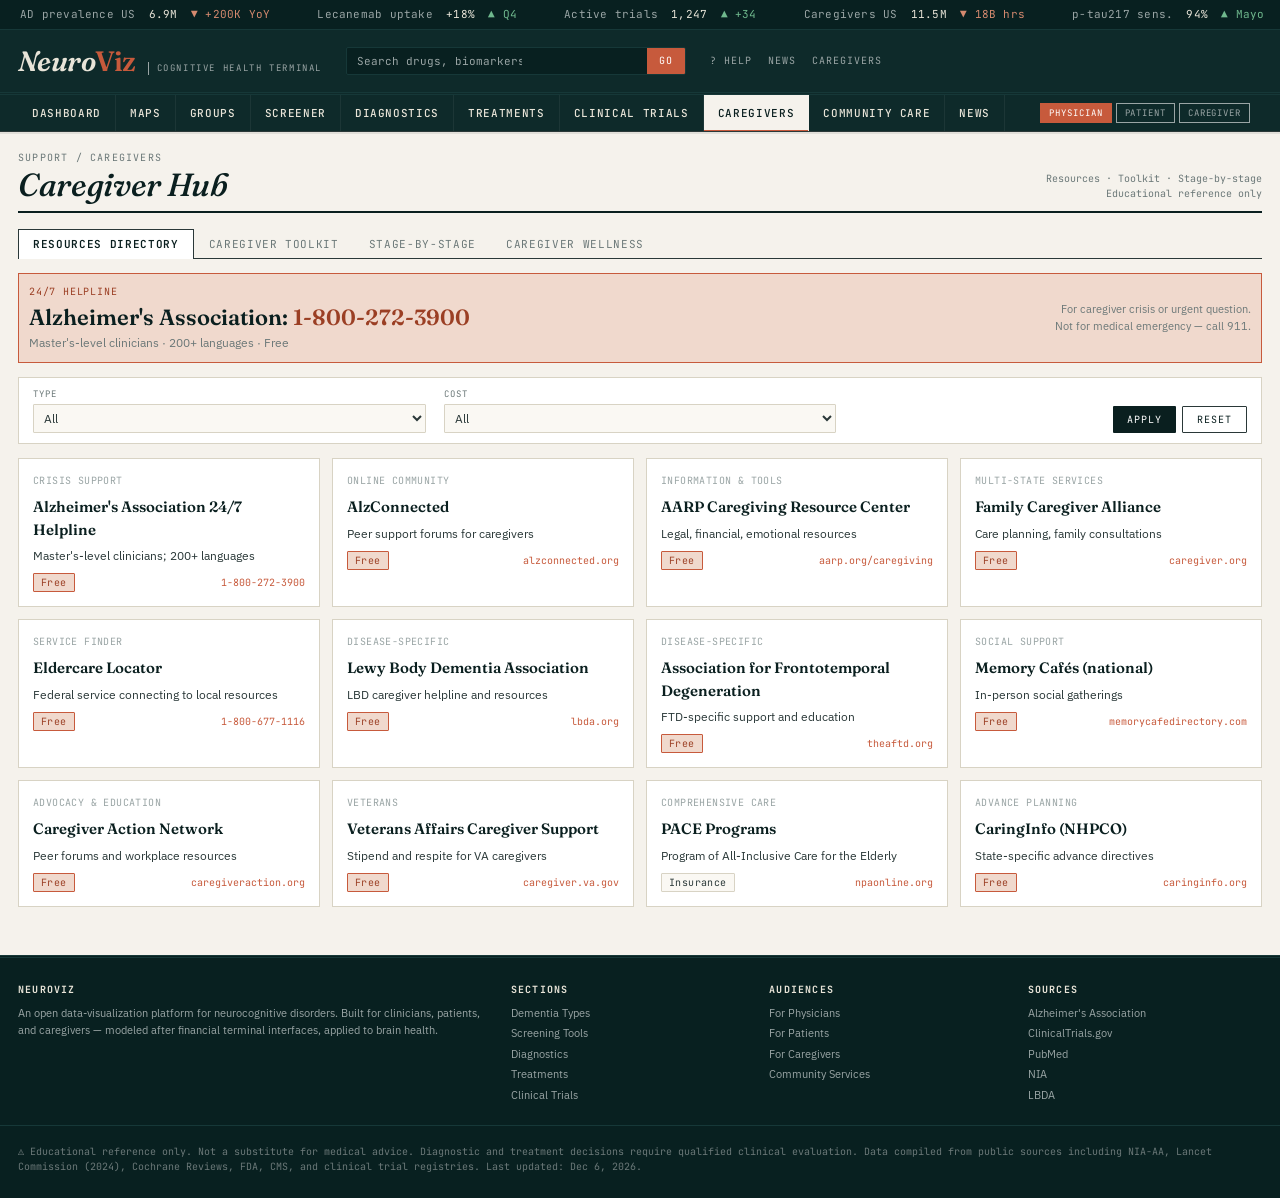
==== commit e37a0686: "Finviz-quality upgrades - Real squarified-treemap heatmap (cells sized to prevalence/trials) - All d" ====
--- a/caregivers.html
+++ b/caregivers.html
@@ -278,6 +278,7 @@
 
   <script src="data/nv-data.js"></script>
   <script src="js/layout.js"></script>
+  <script src="js/sortable.js"></script>
   <script>
     NV_LAYOUT.mount('caregivers');
 
--- a/css/styles.css
+++ b/css/styles.css
@@ -1073,3 +1073,304 @@
 .cost-cov-row { display: grid; grid-template-columns: 200px 1fr 130px 100px; gap: 12px; align-items: center; padding: 10px; background: var(--bg-paper); border: 1px solid var(--rule); font-size: 12px; }
 .cost-cov-row b { color: var(--ink-primary); }
 
+
+/* ============================================
+   FINVIZ-STYLE UPGRADES (added after build review)
+   ============================================ */
+
+/* --- Sticky chrome: ticker + masthead + primary nav stay visible on scroll --- */
+.ticker { position: sticky; top: 0; z-index: 50; }
+.masthead { position: sticky; top: 22px; z-index: 49; }
+.primary-nav {
+  position: sticky;
+  top: 80px;
+  z-index: 48;
+  background: var(--bg-rail);
+  box-shadow: 0 2px 0 rgba(0,0,0,0.08);
+}
+@media (max-width: 900px) {
+  .masthead { position: static; }
+  .primary-nav { position: static; top: auto; }
+}
+
+/* --- New treemap heatmap cells --- */
+.hm-cell {
+  display: flex;
+  flex-direction: column;
+  justify-content: center;
+  align-items: center;
+  text-align: center;
+  text-decoration: none;
+  padding: 4px;
+  cursor: pointer;
+  overflow: hidden;
+  border: 1px solid rgba(0,0,0,0.18);
+  box-sizing: border-box;
+  transition: filter 0.12s, outline-width 0.06s;
+  color: white;
+  text-shadow: 0 1px 2px rgba(0,0,0,0.4);
+}
+.hm-cell:hover {
+  filter: brightness(1.18);
+  outline: 2px solid white;
+  z-index: 5;
+  text-decoration: none;
+}
+.hm-cell .hm-code {
+  font-family: var(--font-mono);
+  font-weight: 700;
+  font-size: 13px;
+  line-height: 1;
+  letter-spacing: 0.02em;
+}
+.hm-cell .hm-val {
+  font-family: var(--font-mono);
+  font-size: 10px;
+  margin-top: 2px;
+  opacity: 0.92;
+}
+.hm-cell .hm-sub {
+  font-family: var(--font-body);
+  font-size: 9px;
+  margin-top: 2px;
+  opacity: 0.78;
+  text-transform: uppercase;
+  letter-spacing: 0.04em;
+  max-width: 96%;
+  white-space: nowrap;
+  overflow: hidden;
+  text-overflow: ellipsis;
+}
+/* Light cells (sev-0/1) need dark text */
+.hm-cell.sev-0,
+.hm-cell.sev-1 {
+  color: var(--ink-primary);
+  text-shadow: none;
+}
+
+/* --- Sortable table indicators --- */
+.data-table thead th.sortable { cursor: pointer; }
+.data-table thead th.sortable:hover { background: var(--bg-rail); }
+.data-table thead th .sort-arrow {
+  display: inline-block;
+  margin-left: 4px;
+  color: rgba(255,255,255,0.35);
+  font-size: 9px;
+}
+.data-table thead th.is-sorted { background: var(--bg-rail-deep); }
+.data-table thead th.is-sorted .sort-arrow {
+  color: var(--accent);
+}
+
+/* --- Tighter universal density (Finviz vibe) --- */
+.data-table tbody td { padding: 4px 8px; font-size: 11px; line-height: 1.4; }
+.data-table thead th { padding: 6px 8px; }
+.panel-body { padding: 10px; }
+.panel-head { padding: 7px 10px; }
+
+/* --- Finviz-style stat cells: bold mono numbers, compact deltas --- */
+.stat-cell {
+  padding: 8px 12px;
+  border-right: 1px solid var(--rule);
+  position: relative;
+  background: var(--bg-paper);
+}
+.stat-cell:last-child { border-right: none; }
+.stat-cell .stat-label {
+  font-family: var(--font-mono);
+  font-size: 9px;
+  letter-spacing: 0.12em;
+  text-transform: uppercase;
+  color: var(--ink-muted);
+  margin-bottom: 2px;
+}
+.stat-cell .stat-value {
+  font-family: var(--font-mono);
+  font-weight: 700;
+  font-size: 20px;
+  color: var(--ink-primary);
+  line-height: 1.05;
+  letter-spacing: -0.01em;
+}
+.stat-cell .stat-detail {
+  font-family: var(--font-mono);
+  font-size: 10px;
+  color: var(--ink-muted);
+  margin-top: 2px;
+}
+.stat-cell .stat-detail.up   { color: var(--signal-positive); }
+.stat-cell .stat-detail.up::before   { content: '▲ '; font-size: 8px; }
+.stat-cell .stat-detail.down { color: var(--signal-concern); }
+.stat-cell .stat-detail.down::before { content: '▼ '; font-size: 8px; }
+
+/* --- Filter chips (quick filter row) --- */
+.chip-row {
+  display: flex;
+  flex-wrap: wrap;
+  gap: 6px;
+  padding: 8px 10px;
+  background: var(--bg-paper);
+  border: 1px solid var(--rule);
+  border-bottom: none;
+}
+.chip-btn {
+  font-family: var(--font-mono);
+  font-size: 10px;
+  letter-spacing: 0.04em;
+  text-transform: uppercase;
+  padding: 4px 9px;
+  background: var(--bg-cell);
+  color: var(--ink-body);
+  border: 1px solid var(--rule);
+  border-radius: 1px;
+  cursor: pointer;
+  transition: all 0.1s;
+}
+.chip-btn:hover { background: var(--accent-soft); border-color: var(--accent); color: var(--accent-deep); }
+.chip-btn.is-active {
+  background: var(--ink-primary);
+  border-color: var(--ink-primary);
+  color: white;
+}
+
+/* --- Quick-jump keyboard help overlay --- */
+.kbd-overlay {
+  position: fixed;
+  inset: 0;
+  background: rgba(10, 31, 31, 0.6);
+  z-index: 100;
+  display: none;
+  align-items: center;
+  justify-content: center;
+  font-family: var(--font-body);
+}
+.kbd-overlay.is-open { display: flex; }
+.kbd-overlay .kbd-card {
+  background: var(--bg-paper);
+  border: 1px solid var(--rule-strong);
+  padding: 24px 28px;
+  max-width: 520px;
+  box-shadow: var(--shadow-2);
+}
+.kbd-overlay h3 {
+  font-family: var(--font-display);
+  font-weight: 600;
+  font-size: 18px;
+  color: var(--ink-primary);
+  margin-bottom: 14px;
+  border-bottom: 1px solid var(--rule);
+  padding-bottom: 8px;
+}
+.kbd-overlay .kbd-row {
+  display: grid;
+  grid-template-columns: 110px 1fr;
+  gap: 12px;
+  padding: 5px 0;
+  font-size: 13px;
+}
+.kbd-overlay kbd {
+  font-family: var(--font-mono);
+  font-size: 11px;
+  background: var(--bg-cell);
+  border: 1px solid var(--rule);
+  padding: 1px 6px;
+  border-radius: 2px;
+  color: var(--ink-primary);
+  margin-right: 4px;
+}
+
+/* --- Search results dropdown (masthead) --- */
+.search-results {
+  position: absolute;
+  top: 100%;
+  left: 0; right: 0;
+  background: var(--bg-paper);
+  border: 1px solid var(--rule-strong);
+  box-shadow: var(--shadow-2);
+  z-index: 60;
+  max-height: 60vh;
+  overflow-y: auto;
+  display: none;
+}
+.search-results.is-open { display: block; }
+.search-result {
+  display: grid;
+  grid-template-columns: 60px 1fr 90px;
+  gap: 10px;
+  padding: 7px 12px;
+  border-bottom: 1px solid var(--rule-soft);
+  cursor: pointer;
+  font-size: 12px;
+  text-decoration: none;
+  color: var(--ink-body);
+}
+.search-result:hover { background: var(--accent-soft); text-decoration: none; }
+.search-result .sr-tag {
+  font-family: var(--font-mono);
+  font-size: 9px;
+  letter-spacing: 0.06em;
+  text-transform: uppercase;
+  color: var(--ink-muted);
+}
+.search-result .sr-title { color: var(--ink-primary); }
+.search-result .sr-source {
+  font-family: var(--font-mono);
+  font-size: 10px;
+  color: var(--ink-muted);
+  text-align: right;
+}
+.search-input-wrap { position: relative; flex: 1 1 auto; max-width: 380px; }
+
+/* --- Numeric color cells (sens/spec etc.) --- */
+.num-good   { color: var(--signal-positive); font-weight: 600; }
+.num-mid    { color: var(--signal-watch);    font-weight: 600; }
+.num-bad    { color: var(--signal-concern);  font-weight: 600; }
+
+/* --- Movers panel (top dashboard) --- */
+.movers {
+  display: grid;
+  grid-template-columns: 1fr 1fr;
+  gap: 1px;
+  background: var(--rule);
+  border: 1px solid var(--rule);
+}
+.movers-col { background: var(--bg-paper); }
+.movers-head {
+  padding: 6px 10px;
+  font-family: var(--font-mono);
+  font-size: 9px;
+  letter-spacing: 0.1em;
+  text-transform: uppercase;
+  color: var(--ink-inverse);
+  background: var(--bg-strip);
+}
+.mover-row {
+  display: grid;
+  grid-template-columns: 60px 1fr 70px;
+  gap: 8px;
+  padding: 4px 10px;
+  font-family: var(--font-mono);
+  font-size: 11px;
+  border-bottom: 1px solid var(--rule-soft);
+  align-items: center;
+}
+.mover-row:nth-child(even) { background: var(--bg-cell); }
+.mover-row .m-code { color: var(--ink-primary); font-weight: 600; }
+.mover-row .m-name {
+  color: var(--ink-body);
+  white-space: nowrap;
+  overflow: hidden;
+  text-overflow: ellipsis;
+  font-family: var(--font-body);
+  font-size: 11px;
+}
+.mover-row .m-val { text-align: right; }
+.mover-row .m-val.up   { color: var(--signal-positive); }
+.mover-row .m-val.down { color: var(--signal-concern); }
+
+/* --- Mini sparkline area for stats --- */
+.spark-svg { display: block; }
+.spark-svg path { fill: none; stroke-width: 1.5; }
+.spark-svg .spark-line { stroke: var(--accent); }
+.spark-svg .spark-area { fill: var(--accent); fill-opacity: 0.15; stroke: none; }
+
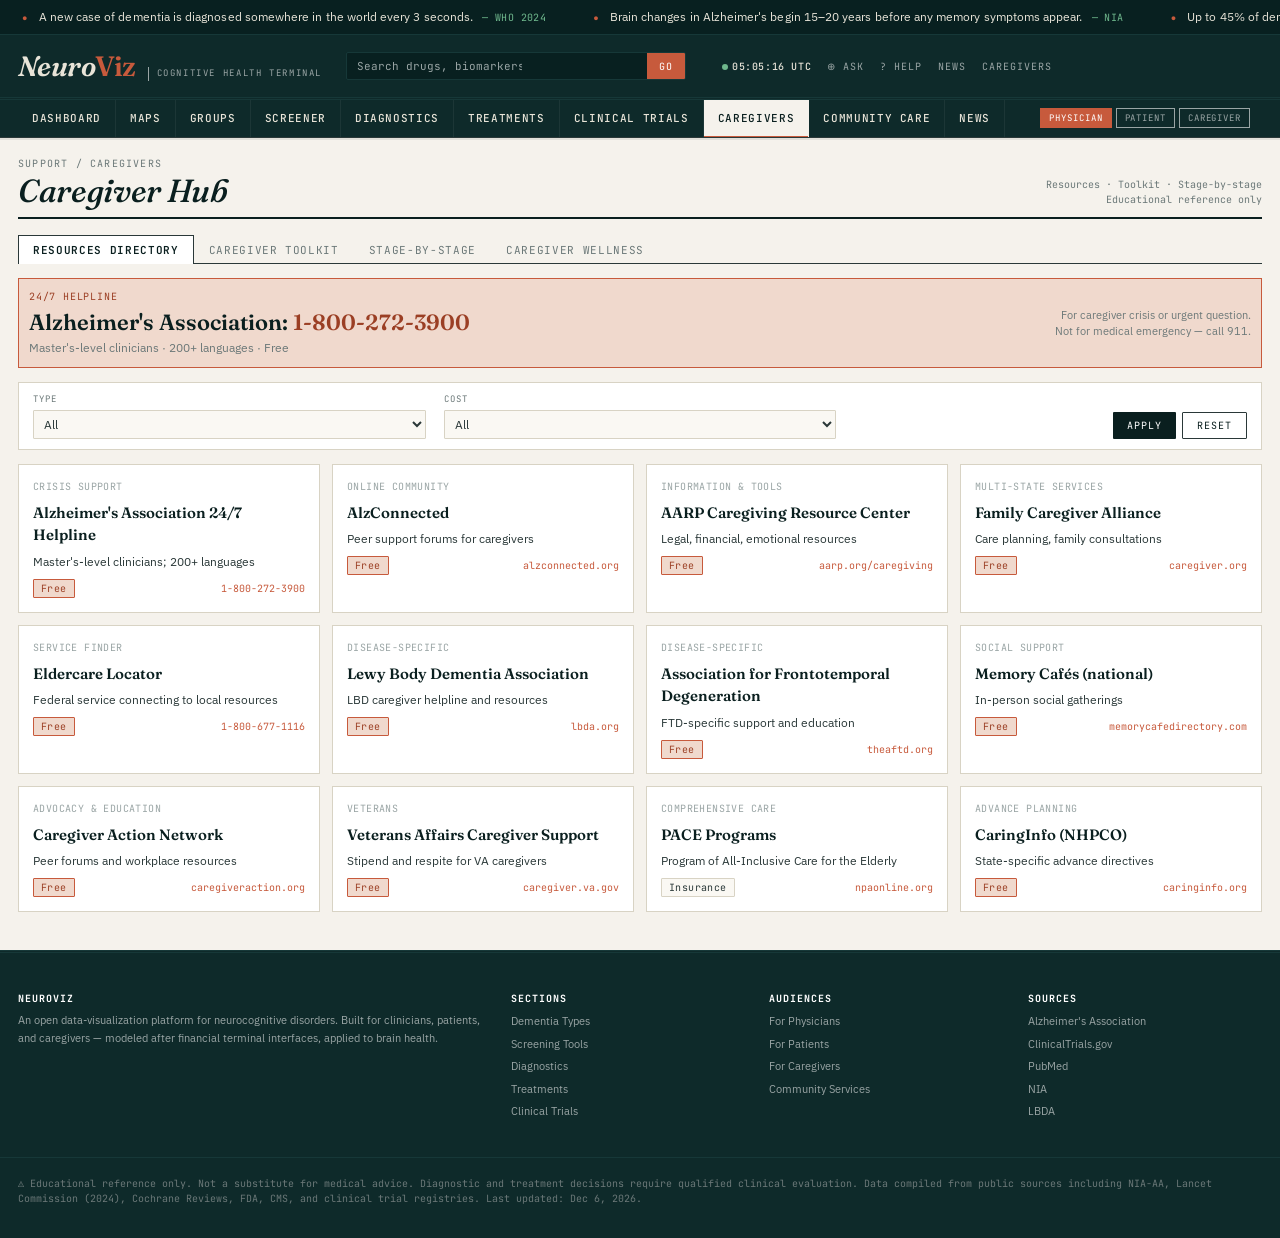
==== commit 7b621c9e: "Major content revision: trials, ticker, news links, dashboard stages, Ask the Evidence CLINICAL TRIA" ====
--- a/caregivers.html
+++ b/caregivers.html
@@ -279,6 +279,7 @@
   <script src="data/nv-data.js"></script>
   <script src="js/layout.js"></script>
   <script src="js/sortable.js"></script>
+  <script src="js/ask-evidence.js"></script>
   <script>
     NV_LAYOUT.mount('caregivers');
 
--- a/css/styles.css
+++ b/css/styles.css
@@ -74,13 +74,13 @@
 a:hover { text-decoration: underline; text-underline-offset: 2px; }
 
 /* ============================================
-   TICKER BAR — top live data strip
+   TICKER BAR — top live data strip (full-sentence facts)
    ============================================ */
 .ticker {
   background: var(--bg-rail-deep);
   color: var(--ink-inverse);
-  font-family: var(--font-mono);
-  font-size: 11px;
+  font-family: var(--font-body);
+  font-size: 12px;
   border-bottom: 1px solid var(--bg-strip);
   overflow: hidden;
   white-space: nowrap;
@@ -88,18 +88,29 @@
 }
 .ticker-track {
   display: inline-block;
-  padding: 6px 0;
-  animation: ticker-scroll 90s linear infinite;
-}
-.ticker-item {
+  padding: 8px 0;
+  animation: ticker-scroll 240s linear infinite;
+}
+.ticker-track:hover { animation-play-state: paused; }
+.ticker-fact {
   display: inline-block;
-  margin: 0 20px;
-  letter-spacing: 0.02em;
-}
-.ticker-item .label { color: var(--ink-faint); }
-.ticker-item .value { color: var(--ink-inverse); margin: 0 6px; }
-.ticker-item .delta-up   { color: #6fb88d; }
-.ticker-item .delta-down { color: #d68a6f; }
+  margin: 0 22px;
+  letter-spacing: 0.005em;
+}
+.ticker-fact .ticker-bullet {
+  color: var(--accent);
+  margin-right: 8px;
+  font-size: 9px;
+  vertical-align: middle;
+}
+.ticker-fact .fact-text { color: var(--ink-inverse); }
+.ticker-fact .fact-source {
+  color: #6fb88d;
+  font-family: var(--font-mono);
+  font-size: 10px;
+  margin-left: 6px;
+  letter-spacing: 0.04em;
+}
 @keyframes ticker-scroll {
   0%   { transform: translateX(0); }
   100% { transform: translateX(-50%); }
@@ -1374,3 +1385,558 @@
 .spark-svg .spark-line { stroke: var(--accent); }
 .spark-svg .spark-area { fill: var(--accent); fill-opacity: 0.15; stroke: none; }
 
+
+/* ============================================
+   FINVIZ POLISH PASS — Value coding, watchlist, audience-aware
+   ============================================ */
+
+/* --- Value-coded numbers (sens/spec, prevalence, evidence) --- */
+.v-good   { color: var(--signal-positive); font-weight: 600; }   /* ≥ 90 */
+.v-mid    { color: var(--signal-watch); font-weight: 600; }      /* 75–89 */
+.v-low    { color: var(--signal-concern); font-weight: 600; }    /* < 75 */
+.v-na     { color: var(--ink-faint); }
+td.v-good, td.v-mid, td.v-low { font-family: var(--font-mono); }
+
+/* Cost intensity (1–4 dollar signs) */
+.cost-1 { color: #4a7c59; font-weight: 600; }
+.cost-2 { color: #7c8c4a; font-weight: 600; }
+.cost-3 { color: #b8893d; font-weight: 600; }
+.cost-4 { color: #a44d3a; font-weight: 600; }
+
+/* --- Watchlist pin star --- */
+.pin-star {
+  display: inline-block;
+  width: 14px; height: 14px;
+  font-size: 12px; line-height: 14px;
+  color: var(--ink-faint);
+  cursor: pointer;
+  user-select: none;
+  text-align: center;
+  background: transparent;
+  border: none;
+  margin-right: 4px;
+  transition: color 0.1s, transform 0.1s;
+}
+.pin-star:hover { color: var(--accent); transform: scale(1.15); }
+.pin-star.is-pinned { color: var(--accent); }
+.pin-star::before { content: '☆'; }
+.pin-star.is-pinned::before { content: '★'; }
+
+/* Watchlist panel on dashboard */
+.watchlist-empty {
+  padding: 16px 12px;
+  text-align: center;
+  color: var(--ink-faint);
+  font-size: 11px;
+  line-height: 1.6;
+}
+.watchlist-empty .mono { color: var(--ink-muted); }
+.watchlist-row {
+  display: grid;
+  grid-template-columns: 24px 1fr auto;
+  gap: 8px;
+  padding: 5px 10px;
+  font-family: var(--font-mono);
+  font-size: 11px;
+  border-bottom: 1px solid var(--rule-soft);
+  align-items: center;
+}
+.watchlist-row:hover { background: var(--bg-cell); }
+.watchlist-row .wl-tag {
+  font-size: 8px;
+  padding: 1px 4px;
+  background: var(--bg-rail);
+  color: white;
+  letter-spacing: 0.06em;
+}
+.watchlist-row .wl-name {
+  font-family: var(--font-body);
+  color: var(--ink-primary);
+  overflow: hidden;
+  text-overflow: ellipsis;
+  white-space: nowrap;
+}
+.watchlist-row .wl-rm {
+  color: var(--ink-faint);
+  cursor: pointer;
+  background: none;
+  border: none;
+  font-size: 14px;
+  padding: 0 4px;
+}
+.watchlist-row .wl-rm:hover { color: var(--accent); }
+
+/* --- Audience-aware visibility (CSS-only) --- */
+body[data-audience="phys"] .aud-pat,
+body[data-audience="phys"] .aud-care,
+body[data-audience="pat"]  .aud-phys,
+body[data-audience="pat"]  .aud-care,
+body[data-audience="care"] .aud-phys,
+body[data-audience="care"] .aud-pat {
+  display: none !important;
+}
+
+/* Audience-tagged panel banners */
+.audience-banner {
+  font-family: var(--font-mono);
+  font-size: 10px;
+  letter-spacing: 0.06em;
+  text-transform: uppercase;
+  padding: 4px 10px;
+  color: white;
+  display: inline-block;
+}
+.audience-banner.phys { background: #2d5a7a; }
+.audience-banner.pat  { background: #4a7c59; }
+.audience-banner.care { background: var(--accent); }
+
+/* --- Live clock in masthead --- */
+.nv-clock {
+  font-family: var(--font-mono);
+  font-size: 10px;
+  color: var(--ink-faint);
+  letter-spacing: 0.06em;
+  margin-left: 12px;
+  white-space: nowrap;
+}
+.nv-clock .clock-time { color: var(--ink-inverse); font-weight: 500; }
+.nv-clock .clock-pulse {
+  display: inline-block;
+  width: 6px; height: 6px;
+  background: #6fb88d;
+  border-radius: 50%;
+  margin-right: 4px;
+  vertical-align: middle;
+  animation: pulse-dot 2s ease-in-out infinite;
+}
+@keyframes pulse-dot { 0%,100% { opacity:1 } 50% { opacity:0.3 } }
+
+/* --- Movers w/ inline bars --- */
+.mover-row.with-bar { grid-template-columns: 50px 1fr 50px 60px; }
+.mover-row .m-bar {
+  height: 6px;
+  background: var(--bg-cell);
+  border: 1px solid var(--rule-soft);
+  position: relative;
+}
+.mover-row .m-bar > span {
+  display: block;
+  height: 100%;
+  background: var(--accent);
+}
+
+/* --- News page category color stripes --- */
+.news-row { position: relative; padding-left: 14px; }
+.news-row::before {
+  content: '';
+  position: absolute;
+  left: 0; top: 0; bottom: 0;
+  width: 4px;
+  background: var(--ink-faint);
+}
+.news-row[data-cat="Trials"]::before    { background: #4a7c8c; }
+.news-row[data-cat="Regulatory"]::before { background: #a44d3a; }
+.news-row[data-cat="Policy"]::before    { background: #b8893d; }
+.news-row[data-cat="Research"]::before  { background: #4a7c59; }
+.news-row[data-cat="Treatment"]::before { background: var(--accent); }
+.news-row[data-cat="Diagnostics"]::before { background: #5a7a4a; }
+.news-row[data-cat="Care"]::before      { background: #7a4a8a; }
+.news-row[data-cat="Genetics"]::before  { background: #6b1f1a; }
+.news-row[data-cat="Caregiving"]::before { background: var(--accent-deep); }
+
+/* --- Compact footer --- */
+.footer { background: var(--bg-rail); color: var(--ink-inverse); margin-top: 20px; }
+.footer-inner {
+  max-width: 1480px;
+  margin: 0 auto;
+  padding: 14px 18px;
+  display: grid;
+  grid-template-columns: 2fr 1fr 1fr 1fr;
+  gap: 24px;
+  font-size: 11px;
+}
+.footer h4 { font-family: var(--font-mono); font-size: 10px; letter-spacing: 0.1em; text-transform: uppercase; margin-bottom: 6px; color: white; }
+.footer ul { list-style: none; }
+.footer li { padding: 1px 0; }
+.footer a { color: var(--ink-faint); }
+.footer a:hover { color: var(--accent); }
+.footer-disclaimer {
+  max-width: 1480px;
+  margin: 0 auto;
+  padding: 8px 18px;
+  font-size: 10px;
+  color: var(--ink-faint);
+  border-top: 1px solid var(--bg-strip);
+  font-family: var(--font-mono);
+}
+
+/* --- Dense type-table for groups page (Finviz-style) --- */
+.dt-types-row td.dt-name { font-family: var(--font-display); font-style: italic; font-weight: 500; color: var(--ink-primary); }
+.dt-types-row td.dt-features { font-size: 11px; color: var(--ink-muted); white-space: nowrap; overflow: hidden; text-overflow: ellipsis; max-width: 320px; }
+.dt-types-row td.dt-stage-bar { width: 100px; }
+.dt-stage-bar .bar-track {
+  height: 8px;
+  background: linear-gradient(to right, var(--sev-0), var(--sev-1), var(--sev-2), var(--sev-3), var(--sev-4), var(--sev-5));
+  position: relative;
+  border: 1px solid var(--rule);
+}
+.dt-stage-bar .bar-marker {
+  position: absolute;
+  top: -2px; bottom: -2px;
+  width: 2px;
+  background: var(--ink-primary);
+  border: 1px solid white;
+}
+
+/* Better hover tooltip on heatmap cells (using title attribute is browser default;
+   this is a CSS overlay for richer info) */
+.hm-cell { transition: outline 0.05s; }
+.hm-cell:hover { outline: 2px solid white; outline-offset: -2px; z-index: 5; }
+
+/* Click-flash highlight for any element (used by anchor jumps) */
+@keyframes hl-flash {
+  0% { box-shadow: 0 0 0 4px var(--accent); }
+  100% { box-shadow: 0 0 0 4px transparent; }
+}
+.is-flash { animation: hl-flash 1.4s ease-out; }
+
+/* External link arrow on news rows */
+.news-row .ext-link {
+  font-size: 10px;
+  color: var(--ink-faint);
+  margin-left: 4px;
+  vertical-align: super;
+}
+.news-row a:hover + .ext-link { color: var(--accent); }
+
+/* Stage-by-stage strip on dashboard */
+.stage-strip {
+  display: grid;
+  grid-template-columns: 1.2fr 1fr 1.4fr;
+  gap: 0;
+  border: 1px solid var(--rule);
+  background: var(--bg-paper);
+}
+.stage-block {
+  padding: 14px 16px;
+  border-right: 1px solid var(--rule);
+  position: relative;
+}
+.stage-block:last-child { border-right: none; }
+.stage-block .stage-band {
+  position: absolute;
+  top: 0; left: 0; right: 0;
+  height: 4px;
+}
+.stage-block.stage-pre   .stage-band { background: linear-gradient(90deg, #6fb88d, #b8c993); }
+.stage-block.stage-prede .stage-band { background: linear-gradient(90deg, #b8c993, #d8a85a); }
+.stage-block.stage-dem   .stage-band { background: linear-gradient(90deg, #d8a85a, #a04848, #6b1f1a); }
+.stage-block .stage-tag {
+  font-family: var(--font-mono);
+  font-size: 10px;
+  letter-spacing: 0.08em;
+  text-transform: uppercase;
+  color: var(--ink-faint);
+  margin-top: 6px;
+}
+.stage-block .stage-name {
+  font-family: var(--font-display);
+  font-size: 22px;
+  font-weight: 600;
+  color: var(--ink-primary);
+  margin: 4px 0 6px;
+  font-style: italic;
+}
+.stage-block .stage-meta {
+  font-family: var(--font-mono);
+  font-size: 10px;
+  color: var(--ink-muted);
+  letter-spacing: 0.04em;
+  margin-bottom: 10px;
+}
+.stage-block .stage-yrs {
+  display: inline-block;
+  background: var(--bg-cell);
+  padding: 2px 6px;
+  border: 1px solid var(--rule);
+  margin-right: 6px;
+}
+.stage-block h4 {
+  font-family: var(--font-mono);
+  font-size: 9px;
+  letter-spacing: 0.08em;
+  text-transform: uppercase;
+  color: var(--ink-faint);
+  margin: 14px 0 4px;
+  font-weight: 500;
+}
+.stage-block ul {
+  list-style: none;
+  padding: 0;
+  margin: 0 0 4px;
+}
+.stage-block li {
+  font-size: 12px;
+  line-height: 1.6;
+  padding-left: 14px;
+  position: relative;
+  color: var(--ink-body);
+}
+.stage-block li::before {
+  content: '›';
+  position: absolute; left: 0;
+  color: var(--accent); font-weight: bold;
+}
+
+/* Stage figures (mini stat tiles inside stage block) */
+.stage-figs {
+  display: grid;
+  grid-template-columns: 1fr 1fr;
+  gap: 6px;
+  margin: 10px 0;
+}
+.stage-fig {
+  background: var(--bg-cell);
+  border: 1px solid var(--rule);
+  padding: 8px 10px;
+}
+.stage-fig .sf-num {
+  font-family: var(--font-display);
+  font-size: 22px;
+  font-weight: 600;
+  color: var(--ink-primary);
+  line-height: 1;
+}
+.stage-fig .sf-lbl {
+  font-family: var(--font-mono);
+  font-size: 9px;
+  letter-spacing: 0.06em;
+  text-transform: uppercase;
+  color: var(--ink-muted);
+  margin-top: 4px;
+}
+
+/* Ask-the-Evidence module */
+.ask-evidence {
+  background: var(--bg-paper);
+  border: 1px solid var(--rule);
+  border-left: 3px solid var(--accent);
+  padding: 14px 16px;
+}
+.ask-evidence h3 {
+  font-family: var(--font-display);
+  font-weight: 600;
+  font-size: 17px;
+  font-style: italic;
+  color: var(--ink-primary);
+  margin: 0 0 4px;
+}
+.ask-evidence .ask-sub {
+  font-size: 11px;
+  color: var(--ink-muted);
+  margin-bottom: 10px;
+}
+.ask-evidence textarea {
+  width: 100%;
+  border: 1px solid var(--rule);
+  background: var(--bg-cell);
+  font-family: var(--font-body);
+  font-size: 13px;
+  padding: 10px;
+  resize: vertical;
+  min-height: 70px;
+  box-sizing: border-box;
+}
+.ask-evidence textarea:focus {
+  outline: none;
+  border-color: var(--accent);
+  background: white;
+}
+.ask-evidence .ask-actions {
+  display: flex;
+  justify-content: space-between;
+  align-items: center;
+  margin-top: 10px;
+  flex-wrap: wrap;
+  gap: 8px;
+}
+.ask-evidence .ask-suggestions {
+  display: flex;
+  flex-wrap: wrap;
+  gap: 6px;
+  margin-top: 10px;
+}
+.ask-evidence .ask-suggestion {
+  font-size: 11px;
+  padding: 4px 8px;
+  background: var(--bg-cell);
+  border: 1px solid var(--rule);
+  border-radius: 1px;
+  cursor: pointer;
+  color: var(--ink-body);
+  font-family: var(--font-body);
+}
+.ask-evidence .ask-suggestion:hover {
+  background: var(--accent-soft);
+  border-color: var(--accent);
+  color: var(--accent-deep);
+}
+.ask-evidence .ask-disclaimer {
+  font-size: 10px;
+  color: var(--ink-faint);
+  margin-top: 8px;
+  font-family: var(--font-mono);
+  letter-spacing: 0.02em;
+}
+.ask-evidence .ask-btn {
+  background: var(--accent);
+  color: white;
+  border: none;
+  padding: 8px 16px;
+  font-family: var(--font-mono);
+  font-size: 11px;
+  letter-spacing: 0.08em;
+  text-transform: uppercase;
+  cursor: pointer;
+  display: inline-flex;
+  align-items: center;
+  gap: 6px;
+  text-decoration: none;
+}
+.ask-evidence .ask-btn:hover { background: var(--accent-deep); text-decoration: none; }
+.ask-evidence .ask-btn[disabled] { opacity: 0.45; cursor: not-allowed; }
+.ask-evidence .ask-btn .arrow { font-size: 14px; }
+
+/* ============================================
+   Stage-by-stage care matrix (treatments page)
+   ============================================ */
+.stage-care-grid {
+  display: grid;
+  grid-template-columns: repeat(5, 1fr);
+  gap: 1px;
+  background: var(--rule);
+  border: 1px solid var(--rule);
+}
+.stage-care-block {
+  background: var(--bg-paper);
+  padding: 14px 14px 18px;
+  position: relative;
+}
+.stage-care-block .stage-band {
+  position: absolute;
+  top: 0; left: 0; right: 0;
+  height: 4px;
+}
+.stage-care-block.stage-pre   .stage-band { background: linear-gradient(90deg, #6fb88d, #b8c993); }
+.stage-care-block.stage-prede .stage-band { background: linear-gradient(90deg, #b8c993, #d8a85a); }
+.stage-care-block.stage-mild  .stage-band { background: linear-gradient(90deg, #d8a85a, #c4a373); }
+.stage-care-block.stage-mod   .stage-band { background: linear-gradient(90deg, #c4a373, #a04848); }
+.stage-care-block.stage-sev   .stage-band { background: linear-gradient(90deg, #a04848, #6b1f1a); }
+
+.stage-care-block .stage-tag {
+  font-family: var(--font-mono);
+  font-size: 9px;
+  letter-spacing: 0.08em;
+  text-transform: uppercase;
+  color: var(--ink-faint);
+  margin-top: 6px;
+}
+.stage-care-block .stage-name {
+  font-family: var(--font-display);
+  font-size: 16px;
+  font-weight: 600;
+  font-style: italic;
+  color: var(--ink-primary);
+  margin: 4px 0 4px;
+  line-height: 1.2;
+}
+.stage-care-block .stage-meta {
+  font-size: 11px;
+  color: var(--ink-muted);
+  margin-bottom: 12px;
+  line-height: 1.4;
+}
+.stage-care-block h4 {
+  font-family: var(--font-mono);
+  font-size: 9px;
+  letter-spacing: 0.08em;
+  text-transform: uppercase;
+  color: var(--ink-faint);
+  font-weight: 500;
+  margin: 0 0 8px;
+}
+.stage-care-block .care-row {
+  display: flex;
+  justify-content: space-between;
+  align-items: baseline;
+  gap: 6px;
+  margin-top: 8px;
+  padding-top: 8px;
+  border-top: 1px solid var(--rule-soft);
+}
+.stage-care-block .care-row:first-of-type { border-top: none; padding-top: 0; margin-top: 0; }
+.stage-care-block .care-name {
+  font-family: var(--font-body);
+  font-size: 12px;
+  font-weight: 600;
+  color: var(--ink-primary);
+  flex: 1;
+  line-height: 1.3;
+}
+.stage-care-block .care-evid {
+  font-family: var(--font-mono);
+  font-size: 11px;
+  font-weight: 600;
+  border: 1px solid currentColor;
+  padding: 0 5px;
+  border-radius: 1px;
+  flex-shrink: 0;
+}
+.stage-care-block .care-detail {
+  font-size: 11px;
+  line-height: 1.55;
+  color: var(--ink-body);
+  margin-top: 3px;
+}
+.stage-care-block .care-detail a { color: var(--accent); }
+
+/* Responsive: stack on narrow */
+@media (max-width: 1200px) {
+  .stage-care-grid { grid-template-columns: repeat(2, 1fr); }
+}
+@media (max-width: 720px) {
+  .stage-care-grid { grid-template-columns: 1fr; }
+  .stage-strip { grid-template-columns: 1fr; }
+}
+
+/* Ask modal sizing override */
+#nvAskOverlay .kbd-card {
+  max-width: 720px !important;
+  width: 90%;
+  padding: 0 !important;
+  border: 1px solid var(--rule-strong);
+}
+#nvAskOverlay #nvAskMount { width: 100%; }
+#nvAskOverlay .ask-evidence {
+  border: none;
+  border-left: 4px solid var(--accent);
+  padding: 22px 26px;
+}
+#nvAskOverlay .ask-evidence h3 {
+  border-bottom: 1px solid var(--rule);
+  padding-bottom: 10px;
+  margin-bottom: 8px;
+  font-size: 19px;
+}
+#nvAskOverlay .ask-evidence textarea { min-height: 90px; font-size: 14px; }
+
+/* Ensure ask-evidence inside modal stretches */
+#nvAskOverlay .ask-evidence {
+  display: block;
+  width: 100%;
+  box-sizing: border-box;
+}
+#nvAskOverlay .ask-evidence textarea {
+  width: 100%;
+  box-sizing: border-box;
+}
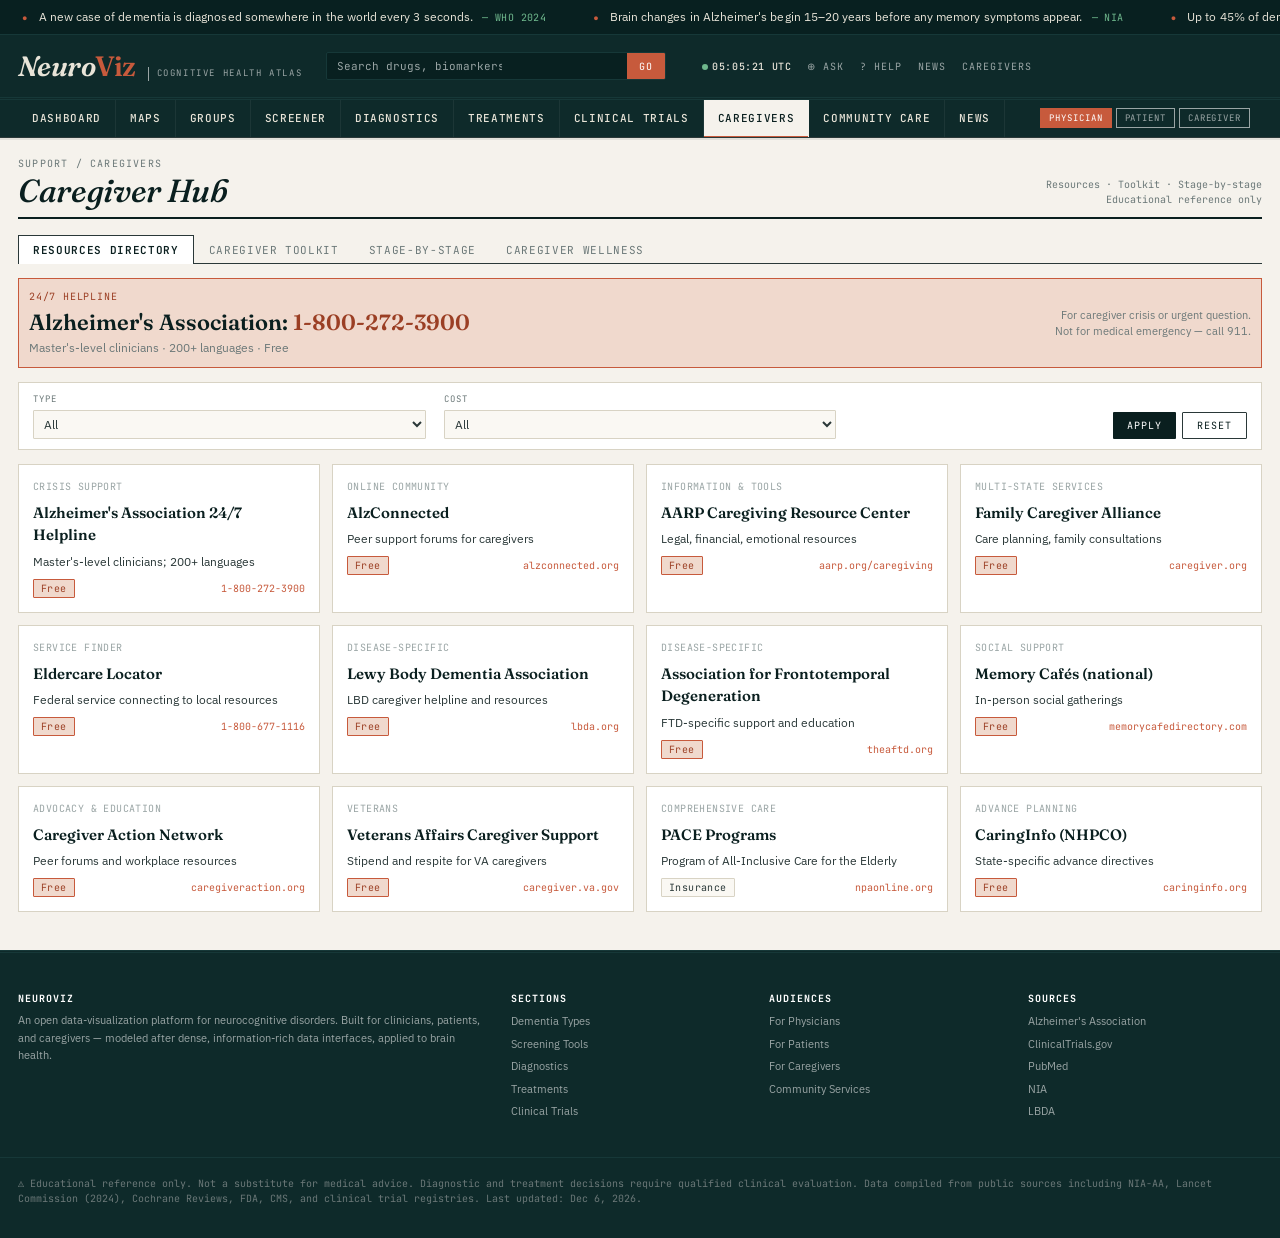
==== commit 1d328c06: "In-page Ask the Evidence answers (no redirect) - New data/nv-evidence.js: curated knowledge base wit" ====
--- a/caregivers.html
+++ b/caregivers.html
@@ -279,6 +279,7 @@
   <script src="data/nv-data.js"></script>
   <script src="js/layout.js"></script>
   <script src="js/sortable.js"></script>
+  <script src="data/nv-evidence.js"></script>
   <script src="js/ask-evidence.js"></script>
   <script>
     NV_LAYOUT.mount('caregivers');
--- a/css/styles.css
+++ b/css/styles.css
@@ -74,7 +74,7 @@
 a:hover { text-decoration: underline; text-underline-offset: 2px; }
 
 /* ============================================
-   TICKER BAR — top live data strip (full-sentence facts)
+   FACT BAR — scrolling top strip with full-sentence facts
    ============================================ */
 .ticker {
   background: var(--bg-rail-deep);
@@ -203,7 +203,7 @@
 .user-rail a:hover { color: var(--accent); text-decoration: none; }
 
 /* ============================================
-   PRIMARY NAV — Finviz-style tabs
+   PRIMARY NAV — top tab strip
    ============================================ */
 .primary-nav {
   background: var(--bg-strip);
@@ -523,7 +523,7 @@
 }
 
 /* ============================================
-   HEATMAP — the iconic Finviz-style visualization
+   HEATMAP — squarified treemap visualization
    ============================================ */
 .heatmap-controls {
   display: flex;
@@ -616,7 +616,7 @@
 .sev-5 { background: var(--sev-5); }
 
 /* ============================================
-   DATA TABLE — Finviz screener style
+   DATA TABLE — dense screener-style
    ============================================ */
 .data-table {
   width: 100%;
@@ -1086,7 +1086,7 @@
 
 
 /* ============================================
-   FINVIZ-STYLE UPGRADES (added after build review)
+   DENSITY UPGRADES (added after build review)
    ============================================ */
 
 /* --- Sticky chrome: ticker + masthead + primary nav stay visible on scroll --- */
@@ -1173,13 +1173,13 @@
   color: var(--accent);
 }
 
-/* --- Tighter universal density (Finviz vibe) --- */
+/* --- Tighter universal density --- */
 .data-table tbody td { padding: 4px 8px; font-size: 11px; line-height: 1.4; }
 .data-table thead th { padding: 6px 8px; }
 .panel-body { padding: 10px; }
 .panel-head { padding: 7px 10px; }
 
-/* --- Finviz-style stat cells: bold mono numbers, compact deltas --- */
+/* --- Stat cells: bold mono numbers, compact change indicators --- */
 .stat-cell {
   padding: 8px 12px;
   border-right: 1px solid var(--rule);
@@ -1337,16 +1337,16 @@
 .num-mid    { color: var(--signal-watch);    font-weight: 600; }
 .num-bad    { color: var(--signal-concern);  font-weight: 600; }
 
-/* --- Movers panel (top dashboard) --- */
-.movers {
+/* --- Spotlight panel (top dashboard) --- */
+.spotlight {
   display: grid;
   grid-template-columns: 1fr 1fr;
   gap: 1px;
   background: var(--rule);
   border: 1px solid var(--rule);
 }
-.movers-col { background: var(--bg-paper); }
-.movers-head {
+.spotlight-col { background: var(--bg-paper); }
+.spotlight-head {
   padding: 6px 10px;
   font-family: var(--font-mono);
   font-size: 9px;
@@ -1355,7 +1355,7 @@
   color: var(--ink-inverse);
   background: var(--bg-strip);
 }
-.mover-row {
+.spotlight-row {
   display: grid;
   grid-template-columns: 60px 1fr 70px;
   gap: 8px;
@@ -1365,9 +1365,9 @@
   border-bottom: 1px solid var(--rule-soft);
   align-items: center;
 }
-.mover-row:nth-child(even) { background: var(--bg-cell); }
-.mover-row .m-code { color: var(--ink-primary); font-weight: 600; }
-.mover-row .m-name {
+.spotlight-row:nth-child(even) { background: var(--bg-cell); }
+.spotlight-row .m-code { color: var(--ink-primary); font-weight: 600; }
+.spotlight-row .m-name {
   color: var(--ink-body);
   white-space: nowrap;
   overflow: hidden;
@@ -1375,9 +1375,9 @@
   font-family: var(--font-body);
   font-size: 11px;
 }
-.mover-row .m-val { text-align: right; }
-.mover-row .m-val.up   { color: var(--signal-positive); }
-.mover-row .m-val.down { color: var(--signal-concern); }
+.spotlight-row .m-val { text-align: right; }
+.spotlight-row .m-val.up   { color: var(--signal-positive); }
+.spotlight-row .m-val.down { color: var(--signal-concern); }
 
 /* --- Mini sparkline area for stats --- */
 .spark-svg { display: block; }
@@ -1387,7 +1387,7 @@
 
 
 /* ============================================
-   FINVIZ POLISH PASS — Value coding, watchlist, audience-aware
+   POLISH PASS — value coding, pin items, audience-aware
    ============================================ */
 
 /* --- Value-coded numbers (sens/spec, prevalence, evidence) --- */
@@ -1403,7 +1403,7 @@
 .cost-3 { color: #b8893d; font-weight: 600; }
 .cost-4 { color: #a44d3a; font-weight: 600; }
 
-/* --- Watchlist pin star --- */
+/* --- Pin star (saved items) --- */
 .pin-star {
   display: inline-block;
   width: 14px; height: 14px;
@@ -1422,7 +1422,7 @@
 .pin-star::before { content: '☆'; }
 .pin-star.is-pinned::before { content: '★'; }
 
-/* Watchlist panel on dashboard */
+/* Pinned items panel on dashboard */
 .watchlist-empty {
   padding: 16px 12px;
   text-align: center;
@@ -1511,15 +1511,15 @@
 }
 @keyframes pulse-dot { 0%,100% { opacity:1 } 50% { opacity:0.3 } }
 
-/* --- Movers w/ inline bars --- */
-.mover-row.with-bar { grid-template-columns: 50px 1fr 50px 60px; }
-.mover-row .m-bar {
+/* --- Spotlight rows w/ inline bars --- */
+.spotlight-row.with-bar { grid-template-columns: 50px 1fr 50px 60px; }
+.spotlight-row .m-bar {
   height: 6px;
   background: var(--bg-cell);
   border: 1px solid var(--rule-soft);
   position: relative;
 }
-.mover-row .m-bar > span {
+.spotlight-row .m-bar > span {
   display: block;
   height: 100%;
   background: var(--accent);
@@ -1570,7 +1570,7 @@
   font-family: var(--font-mono);
 }
 
-/* --- Dense type-table for groups page (Finviz-style) --- */
+/* --- Dense type-table for groups page --- */
 .dt-types-row td.dt-name { font-family: var(--font-display); font-style: italic; font-weight: 500; color: var(--ink-primary); }
 .dt-types-row td.dt-features { font-size: 11px; color: var(--ink-muted); white-space: nowrap; overflow: hidden; text-overflow: ellipsis; max-width: 320px; }
 .dt-types-row td.dt-stage-bar { width: 100px; }
@@ -1940,3 +1940,200 @@
   width: 100%;
   box-sizing: border-box;
 }
+
+/* ============================================
+   People-grid pictogram (replaces heatmap)
+   ============================================ */
+.people-grid-wrap { padding: 8px 4px 4px; }
+.people-headline {
+  margin-bottom: 14px;
+  padding-bottom: 12px;
+  border-bottom: 1px solid var(--rule-soft);
+}
+.people-headline-text {
+  font-family: var(--font-body);
+  font-size: 14px;
+  line-height: 1.55;
+  color: var(--ink-primary);
+  margin-bottom: 4px;
+}
+.people-headline-meta {
+  font-family: var(--font-mono);
+  font-size: 10px;
+  letter-spacing: 0.05em;
+  color: var(--ink-faint);
+  text-transform: uppercase;
+}
+.people-grid-svg .person { cursor: pointer; }
+.people-grid-svg .person:hover path {
+  filter: drop-shadow(0 0 2px rgba(0,0,0,0.35));
+}
+.people-legend {
+  display: grid;
+  grid-template-columns: repeat(auto-fill, minmax(200px, 1fr));
+  gap: 6px;
+  margin-top: 18px;
+  padding-top: 14px;
+  border-top: 1px solid var(--rule-soft);
+}
+.people-legend-item {
+  display: grid;
+  grid-template-columns: 14px 1fr auto;
+  gap: 8px;
+  align-items: center;
+  padding: 6px 8px;
+  background: var(--bg-cell);
+  border: 1px solid var(--rule);
+  font-family: var(--font-body);
+  font-size: 12px;
+  cursor: pointer;
+  text-align: left;
+}
+.people-legend-item:hover {
+  background: var(--accent-soft);
+  border-color: var(--accent);
+}
+.people-legend-item.is-active {
+  background: var(--accent-soft);
+  border-color: var(--accent);
+  font-weight: 600;
+}
+.people-legend-item .legend-swatch {
+  width: 14px; height: 14px;
+  display: inline-block;
+}
+.people-legend-item .legend-name {
+  color: var(--ink-primary);
+  white-space: nowrap;
+  overflow: hidden;
+  text-overflow: ellipsis;
+}
+.people-legend-item .legend-count {
+  font-family: var(--font-mono);
+  font-size: 11px;
+  font-weight: 600;
+  color: var(--ink-primary);
+}
+.people-legend-item .legend-count .muted {
+  color: var(--ink-faint);
+  font-weight: 400;
+}
+
+/* ============================================
+   Disease trajectory figure
+   ============================================ */
+.trajectory-svg { max-width: 100%; height: auto; }
+
+/* ============================================
+   Ask the Evidence — answer cards
+   ============================================ */
+.ask-sugg-label {
+  font-family: var(--font-mono);
+  font-size: 9px;
+  letter-spacing: 0.08em;
+  text-transform: uppercase;
+  color: var(--ink-faint);
+  margin: 14px 0 6px;
+}
+.ask-sugg-list {
+  display: flex;
+  flex-wrap: wrap;
+  gap: 6px;
+}
+
+.ask-answer-zone { margin-top: 16px; }
+.answer-card {
+  background: var(--bg-cell);
+  border: 1px solid var(--rule);
+  border-left: 3px solid var(--accent);
+  padding: 16px 18px;
+  font-family: var(--font-body);
+}
+.answer-fallback { border-left-color: #b88a3a; }
+.answer-head {
+  display: flex;
+  justify-content: space-between;
+  align-items: center;
+  margin-bottom: 10px;
+  padding-bottom: 8px;
+  border-bottom: 1px solid var(--rule-soft);
+}
+.answer-tag {
+  font-family: var(--font-mono);
+  font-size: 10px;
+  letter-spacing: 0.08em;
+  text-transform: uppercase;
+  color: var(--accent-deep);
+  font-weight: 600;
+}
+.answer-fallback .answer-tag { color: #8a6a1a; }
+.answer-conf {
+  font-family: var(--font-mono);
+  font-size: 10px;
+  color: var(--ink-faint);
+}
+.answer-q {
+  font-family: var(--font-display);
+  font-style: italic;
+  font-size: 15px;
+  color: var(--ink-primary);
+  margin-bottom: 10px;
+  line-height: 1.4;
+}
+.answer-body {
+  font-size: 13.5px;
+  line-height: 1.65;
+  color: var(--ink-body);
+}
+.answer-body p { margin: 0 0 10px; }
+.answer-body p:last-child { margin-bottom: 0; }
+.answer-body ul { margin: 6px 0; padding-left: 22px; }
+.answer-body li { margin-bottom: 4px; }
+.answer-body a { color: var(--accent); }
+
+.answer-cites {
+  margin-top: 14px;
+  padding-top: 12px;
+  border-top: 1px solid var(--rule-soft);
+}
+.answer-cites-label,
+.answer-related-label {
+  font-family: var(--font-mono);
+  font-size: 9px;
+  letter-spacing: 0.08em;
+  text-transform: uppercase;
+  color: var(--ink-faint);
+  margin-bottom: 4px;
+}
+.answer-cites ul,
+.answer-related ul {
+  list-style: none;
+  padding: 0;
+  margin: 0;
+}
+.answer-cites li {
+  font-size: 12px;
+  color: var(--ink-body);
+  padding: 3px 0;
+}
+.answer-cites li a { color: var(--accent); }
+.answer-cites .ext-mini { font-size: 10px; color: var(--ink-faint); }
+
+.answer-related {
+  margin-top: 12px;
+  padding-top: 10px;
+  border-top: 1px solid var(--rule-soft);
+}
+.answer-related li { padding: 2px 0; }
+.answer-related-q {
+  background: none;
+  border: none;
+  padding: 0;
+  font-size: 12px;
+  color: var(--accent);
+  cursor: pointer;
+  font-family: var(--font-body);
+  text-align: left;
+  text-decoration: underline;
+}
+.answer-related-q:hover { color: var(--accent-deep); }
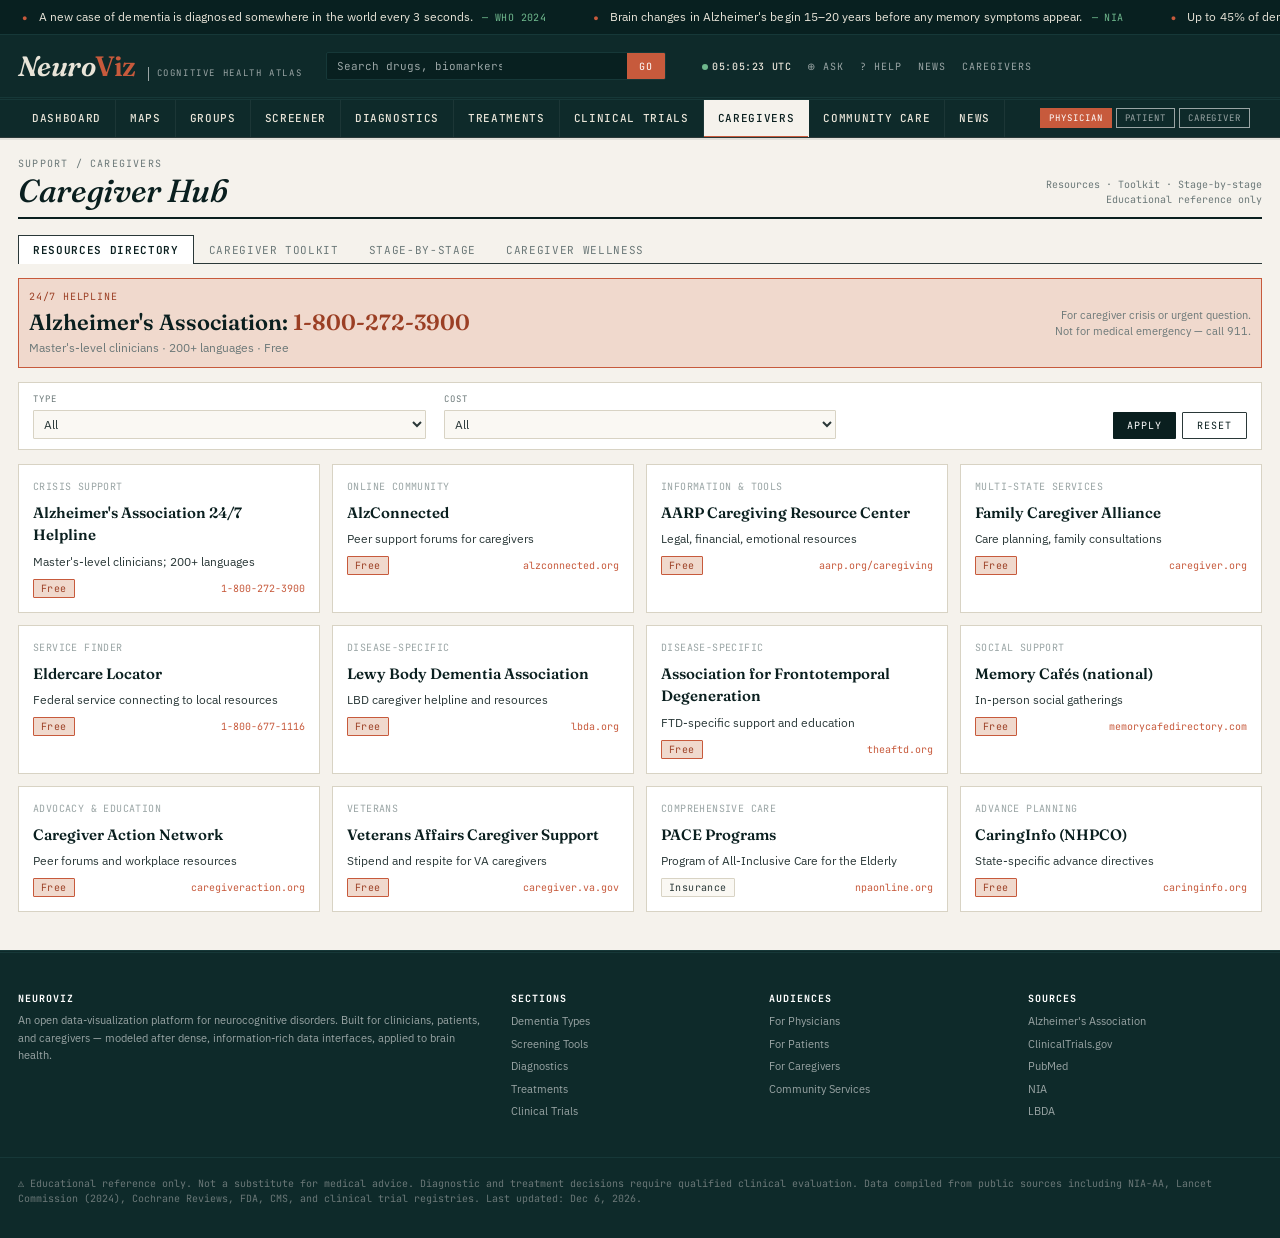
==== commit a0c76155: "Medical-term tooltips + remove stage/severity from groups - New js/medical-terms.js: auto-wraps reco" ====
--- a/caregivers.html
+++ b/caregivers.html
@@ -278,6 +278,7 @@
 
   <script src="data/nv-data.js"></script>
   <script src="js/layout.js"></script>
+  <script src="js/medical-terms.js"></script>
   <script src="js/sortable.js"></script>
   <script src="data/nv-evidence.js"></script>
   <script src="js/ask-evidence.js"></script>
--- a/css/styles.css
+++ b/css/styles.css
@@ -2137,3 +2137,48 @@
   text-decoration: underline;
 }
 .answer-related-q:hover { color: var(--accent-deep); }
+
+/* ============================================
+   Medical-term tooltip system
+   ============================================ */
+.nv-term {
+  border-bottom: 1px dotted var(--accent);
+  cursor: help;
+  font-style: normal;
+  color: inherit;
+}
+.nv-term:hover { color: var(--accent-deep); }
+
+.nv-term-tooltip {
+  position: absolute;
+  z-index: 999;
+  width: 320px;
+  background: white;
+  border: 1px solid var(--rule-strong);
+  border-left: 3px solid var(--accent);
+  box-shadow: 0 4px 14px rgba(0,0,0,0.12);
+  padding: 12px 14px;
+  font-family: var(--font-body);
+  font-size: 12.5px;
+  line-height: 1.55;
+  color: var(--ink-primary);
+  pointer-events: none;
+  opacity: 0;
+  transition: opacity 0.12s;
+}
+.nv-term-tooltip.is-visible { opacity: 1; }
+.nv-term-tooltip .nvt-defn { margin-bottom: 8px; }
+.nv-term-tooltip .nvt-ex {
+  font-size: 11.5px;
+  color: var(--ink-muted);
+  padding-top: 6px;
+  border-top: 1px solid var(--rule-soft);
+}
+.nv-term-tooltip .nvt-ex-label {
+  font-family: var(--font-mono);
+  font-size: 9.5px;
+  letter-spacing: 0.05em;
+  text-transform: uppercase;
+  color: var(--ink-faint);
+  font-weight: 500;
+}
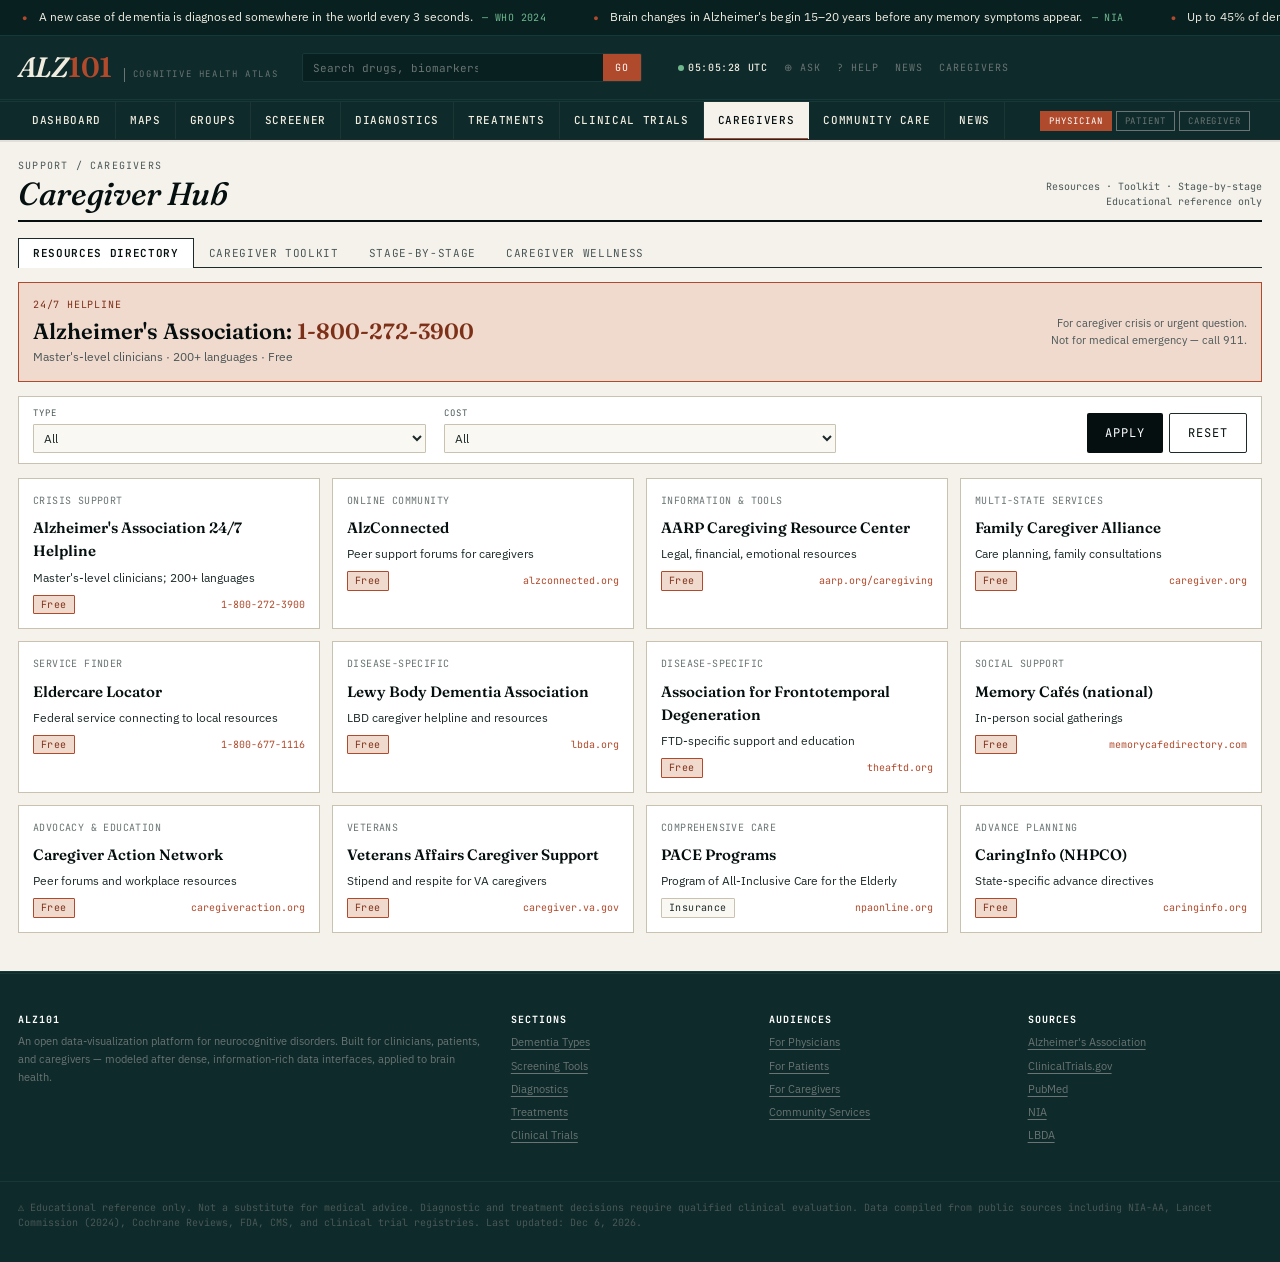
==== commit 210272db: "Brand: NeuroViz → ALZ101 + senior-friendly typography pass Brand rebrand: - Masthead 'Neuro|Viz' → '" ====
--- a/caregivers.html
+++ b/caregivers.html
@@ -3,7 +3,7 @@
 <head>
   <meta charset="UTF-8" />
   <meta name="viewport" content="width=device-width, initial-scale=1.0" />
-  <title>Caregivers · NeuroViz</title>
+  <title>Caregivers · ALZ101</title>
   <link rel="stylesheet" href="css/styles.css" />
 </head>
 <body>
--- a/css/styles.css
+++ b/css/styles.css
@@ -6,7 +6,10 @@
 @import url('https://fonts.googleapis.com/css2?family=Fraunces:opsz,wght@9..144,400;9..144,500;9..144,600;9..144,700&family=IBM+Plex+Sans:wght@300;400;500;600;700&family=JetBrains+Mono:wght@400;500;600&display=swap');
 
 :root {
-  /* Palette — clinical with editorial warmth */
+  /* Palette — clinical with editorial warmth
+     SENIOR ACCESSIBILITY pass: inks darkened, rules thicker.
+     Body text contrast on bg-canvas now ≥10:1 (AAA);
+     muted contrast ≥7:1 (AAA); faint ≥4.5:1 (AA). */
   --bg-canvas:        #f5f2ec;
   --bg-paper:         #ffffff;
   --bg-rail:          #0e2a2a;
@@ -14,24 +17,24 @@
   --bg-strip:         #163838;
   --bg-cell:          #faf8f3;
 
-  --ink-primary:      #0a1f1f;
-  --ink-body:         #2a3838;
-  --ink-muted:        #6b7878;
-  --ink-faint:        #9aa5a5;
-  --ink-inverse:      #e8e4d8;
-
-  --rule:             #d8d3c4;
-  --rule-soft:        #ece8db;
-  --rule-strong:      #2a3838;
-
-  --accent:           #c75a3c;        /* terracotta — citations, links */
-  --accent-deep:      #9b3f24;
+  --ink-primary:      #050f0f;        /* darkened from #0a1f1f */
+  --ink-body:         #1d2a2a;        /* darkened from #2a3838 */
+  --ink-muted:        #4a5757;        /* darkened from #6b7878 → AAA on canvas */
+  --ink-faint:        #6a7474;        /* darkened from #9aa5a5 → now passes AA */
+  --ink-inverse:      #f0ece0;
+
+  --rule:             #c9c2b0;        /* thicker visible than #d8d3c4 */
+  --rule-soft:        #e0dccc;
+  --rule-strong:      #1d2a2a;
+
+  --accent:           #b04a2c;        /* deepened terracotta for higher contrast */
+  --accent-deep:      #7d3018;
   --accent-soft:      #f0d9cd;
 
-  --signal-positive:  #4a7c59;        /* stable / improving */
-  --signal-watch:     #b8893d;        /* monitor */
-  --signal-concern:   #a44d3a;        /* concern */
-  --signal-critical:  #6b1f1a;        /* severe */
+  --signal-positive:  #2f5e3f;        /* deepened from #4a7c59 */
+  --signal-watch:     #8a6320;        /* deepened from #b8893d */
+  --signal-concern:   #843726;        /* deepened from #a44d3a */
+  --signal-critical:  #4a1310;        /* deepened from #6b1f1a */
 
   /* Severity gradient (mild → severe) */
   --sev-0: #e8e0d2;
@@ -42,36 +45,57 @@
   --sev-5: #6b1f1a;
 
   /* Type swatches for dementia categories */
-  --type-ad:    #6b1f1a;   /* Alzheimer's */
-  --type-vasc:  #2d5a7a;   /* Vascular */
-  --type-lewy:  #5a4a7a;   /* Lewy Body */
-  --type-ftd:   #7a4a2d;   /* Frontotemporal */
-  --type-mixed: #4a4a4a;   /* Mixed */
-  --type-park:  #2d6b5a;   /* Parkinson's */
+  --type-ad:    #6b1f1a;
+  --type-vasc:  #2d5a7a;
+  --type-lewy:  #5a4a7a;
+  --type-ftd:   #7a4a2d;
+  --type-mixed: #4a4a4a;
+  --type-park:  #2d6b5a;
   --type-other: #8a7a4a;
 
-  --shadow-1: 0 1px 0 rgba(10,31,31,.04), 0 1px 2px rgba(10,31,31,.06);
-  --shadow-2: 0 2px 4px rgba(10,31,31,.06), 0 4px 12px rgba(10,31,31,.08);
+  --shadow-1: 0 1px 0 rgba(10,31,31,.05), 0 1px 2px rgba(10,31,31,.08);
+  --shadow-2: 0 2px 4px rgba(10,31,31,.08), 0 4px 12px rgba(10,31,31,.10);
 
   --font-display: 'Fraunces', Georgia, serif;
   --font-body:    'IBM Plex Sans', -apple-system, sans-serif;
   --font-mono:    'JetBrains Mono', 'Courier New', monospace;
+
+  /* Senior-friendly base type scale.
+     Bumped from 13px → 16px base. All "tiny" / "muted" sizes also
+     bumped proportionally so they remain legible. */
+  --fs-base:   16px;
+  --fs-small:  14px;
+  --fs-tiny:   12px;
+  --fs-mono:   13px;
 }
 
 * { box-sizing: border-box; margin: 0; padding: 0; }
 
 html, body {
   font-family: var(--font-body);
-  font-size: 13px;
-  line-height: 1.5;
+  font-size: var(--fs-base);
+  line-height: 1.55;
   color: var(--ink-body);
   background: var(--bg-canvas);
   -webkit-font-smoothing: antialiased;
   text-rendering: optimizeLegibility;
 }
 
-a { color: var(--accent); text-decoration: none; }
-a:hover { text-decoration: underline; text-underline-offset: 2px; }
+a {
+  color: var(--accent-deep);
+  text-decoration: underline;
+  text-underline-offset: 3px;
+  text-decoration-thickness: 1px;
+}
+a:hover {
+  color: var(--accent);
+  text-decoration-thickness: 2px;
+}
+/* Nav and brand links shouldn't be underlined — they have other visual treatment */
+.brand, .primary-nav a, .user-rail a, .subnav a, .subnav button,
+a.btn, a.btn-ghost, a.btn-accent {
+  text-decoration: none;
+}
 
 /* ============================================
    FACT BAR — scrolling top strip with full-sentence facts
@@ -365,20 +389,25 @@
   background: var(--ink-primary);
   color: white;
   border: none;
-  padding: 6px 14px;
-  font-family: var(--font-mono);
-  font-size: 10px;
-  letter-spacing: 0.1em;
+  padding: 10px 18px;
+  min-height: 40px;
+  font-family: var(--font-mono);
+  font-size: 12px;
+  letter-spacing: 0.08em;
   text-transform: uppercase;
   cursor: pointer;
-  border-radius: 1px;
+  border-radius: 2px;
   transition: background 0.12s;
 }
 .btn:hover { background: var(--accent-deep); }
+.btn:focus-visible {
+  outline: 3px solid var(--accent);
+  outline-offset: 2px;
+}
 .btn-ghost {
   background: transparent;
   color: var(--ink-primary);
-  border: 1px solid var(--rule-strong);
+  border: 1.5px solid var(--rule-strong);
 }
 .btn-ghost:hover { background: var(--ink-primary); color: white; }
 .btn-accent { background: var(--accent); }
@@ -1173,11 +1202,11 @@
   color: var(--accent);
 }
 
-/* --- Tighter universal density --- */
-.data-table tbody td { padding: 4px 8px; font-size: 11px; line-height: 1.4; }
-.data-table thead th { padding: 6px 8px; }
-.panel-body { padding: 10px; }
-.panel-head { padding: 7px 10px; }
+/* --- Senior-friendly density --- */
+.data-table tbody td { padding: 8px 10px; font-size: 14px; line-height: 1.5; }
+.data-table thead th { padding: 8px 10px; }
+.panel-body { padding: 14px; }
+.panel-head { padding: 10px 14px; }
 
 /* --- Stat cells: bold mono numbers, compact change indicators --- */
 .stat-cell {
@@ -2182,3 +2211,219 @@
   color: var(--ink-faint);
   font-weight: 500;
 }
+
+/* ============================================
+   Screener — probability-by-cause output
+   ============================================ */
+.stage-prob-row {
+  background: rgba(255,255,255,0.04);
+  border: 1px solid rgba(255,255,255,0.1);
+  padding: 14px 16px;
+  margin-bottom: 16px;
+}
+.stage-prob-label,
+.cause-prob-label {
+  font-family: var(--font-mono);
+  font-size: 10px;
+  letter-spacing: 0.07em;
+  text-transform: uppercase;
+  color: rgba(255,255,255,0.6);
+  margin-bottom: 10px;
+}
+.stage-prob-bars {
+  display: grid;
+  grid-template-columns: 1fr 1fr 1fr;
+  gap: 12px;
+}
+.stage-prob {
+  background: rgba(255,255,255,0.04);
+  padding: 8px 10px;
+}
+.stage-prob .sp-name {
+  font-family: var(--font-body);
+  font-size: 11px;
+  color: rgba(255,255,255,0.85);
+  margin-bottom: 6px;
+  line-height: 1.3;
+}
+.stage-prob .sp-bar {
+  height: 6px;
+  background: rgba(255,255,255,0.08);
+  border-radius: 1px;
+  overflow: hidden;
+  margin-bottom: 4px;
+}
+.stage-prob .sp-bar span {
+  display: block;
+  height: 100%;
+  transition: width 0.5s ease;
+}
+.stage-prob .sp-pct {
+  font-family: var(--font-mono);
+  font-size: 14px;
+  font-weight: 700;
+  color: white;
+}
+.stage-prob-foot {
+  margin-top: 12px;
+  text-align: right;
+}
+
+.cause-prob-block {
+  margin-top: 16px;
+  padding: 14px 16px;
+  background: rgba(255,255,255,0.04);
+  border: 1px solid rgba(255,255,255,0.1);
+}
+.cause-prob-list { display: grid; gap: 8px; }
+.cause-prob-row {
+  display: grid;
+  grid-template-columns: 220px 1fr 50px;
+  gap: 10px;
+  align-items: center;
+}
+.cause-prob-row .cp-name {
+  font-size: 12px;
+  color: rgba(255,255,255,0.85);
+  display: flex;
+  align-items: center;
+  gap: 8px;
+}
+.cause-prob-row .cp-color {
+  display: inline-block;
+  width: 10px;
+  height: 10px;
+  flex-shrink: 0;
+}
+.cause-prob-row .cp-bar {
+  height: 8px;
+  background: rgba(255,255,255,0.06);
+  border-radius: 1px;
+  overflow: hidden;
+}
+.cause-prob-row .cp-bar span {
+  display: block;
+  height: 100%;
+  transition: width 0.5s ease;
+}
+.cause-prob-row .cp-pct {
+  font-family: var(--font-mono);
+  font-size: 12px;
+  font-weight: 600;
+  color: white;
+  text-align: right;
+}
+.cause-prob-note {
+  margin-top: 12px;
+  padding-top: 10px;
+  border-top: 1px solid rgba(255,255,255,0.08);
+  font-size: 11px;
+  line-height: 1.5;
+  color: rgba(255,255,255,0.55);
+}
+.cause-prob-note b { color: rgba(255,255,255,0.75); }
+
+/* ============================================
+   Cognitive domains grid (screener tab 2)
+   ============================================ */
+.cogdom-grid {
+  display: grid;
+  grid-template-columns: repeat(2, 1fr);
+  gap: 12px;
+}
+.cogdom-block {
+  background: var(--bg-paper);
+  border: 1px solid var(--rule);
+  border-left: 3px solid var(--accent);
+  padding: 14px 16px;
+}
+.cogdom-tag {
+  font-family: var(--font-mono);
+  font-size: 9px;
+  letter-spacing: 0.08em;
+  text-transform: uppercase;
+  color: var(--ink-faint);
+  margin-bottom: 4px;
+}
+.cogdom-name {
+  font-family: var(--font-display);
+  font-style: italic;
+  font-weight: 600;
+  font-size: 18px;
+  color: var(--ink-primary);
+  margin-bottom: 6px;
+}
+.cogdom-defn {
+  font-size: 13px;
+  line-height: 1.55;
+  color: var(--ink-body);
+  margin-bottom: 12px;
+  padding-bottom: 10px;
+  border-bottom: 1px dashed var(--rule);
+}
+.cogdom-section {
+  margin-top: 8px;
+}
+.cogdom-section-label {
+  font-family: var(--font-mono);
+  font-size: 9px;
+  letter-spacing: 0.06em;
+  text-transform: uppercase;
+  color: var(--ink-faint);
+  margin-bottom: 3px;
+}
+.cogdom-bullet {
+  font-size: 12px;
+  line-height: 1.55;
+  color: var(--ink-body);
+  padding-left: 12px;
+  position: relative;
+}
+.cogdom-bullet::before {
+  content: '›';
+  position: absolute;
+  left: 0;
+  color: var(--accent);
+  font-weight: bold;
+}
+@media (max-width: 900px) {
+  .cogdom-grid { grid-template-columns: 1fr; }
+}
+
+/* ============================================
+   Diagnostics — sub-divided category headers
+   ============================================ */
+.dx-group-head {
+  border-left: 4px solid var(--accent);
+  padding-left: 12px;
+}
+.dx-group-head h2 {
+  display: inline-flex;
+  align-items: center;
+  gap: 8px;
+}
+.dx-group-icon {
+  font-size: 18px;
+  filter: grayscale(0.2);
+}
+.panel-head.dx-blood    { border-left-color: #c75a3c; }
+.panel-head.dx-imaging  { border-left-color: #3c6e9a; }
+.panel-head.dx-csf      { border-left-color: #6b1f1a; }
+.panel-head.dx-genetic  { border-left-color: #5a4a7a; }
+.panel-head.dx-other    { border-left-color: #4a7c59; }
+
+/* ============================================
+   Pharmacological tables — split heads
+   ============================================ */
+.pharm-group-head {
+  border-left: 4px solid var(--accent);
+  padding-left: 12px;
+}
+.pharm-group-head h2 {
+  display: inline-flex;
+  align-items: center;
+  gap: 8px;
+}
+.pharm-group-icon { font-size: 18px; }
+.panel-head.pharm-cog    { border-left-color: #c75a3c; }
+.panel-head.pharm-noncog { border-left-color: #5a4a7a; }
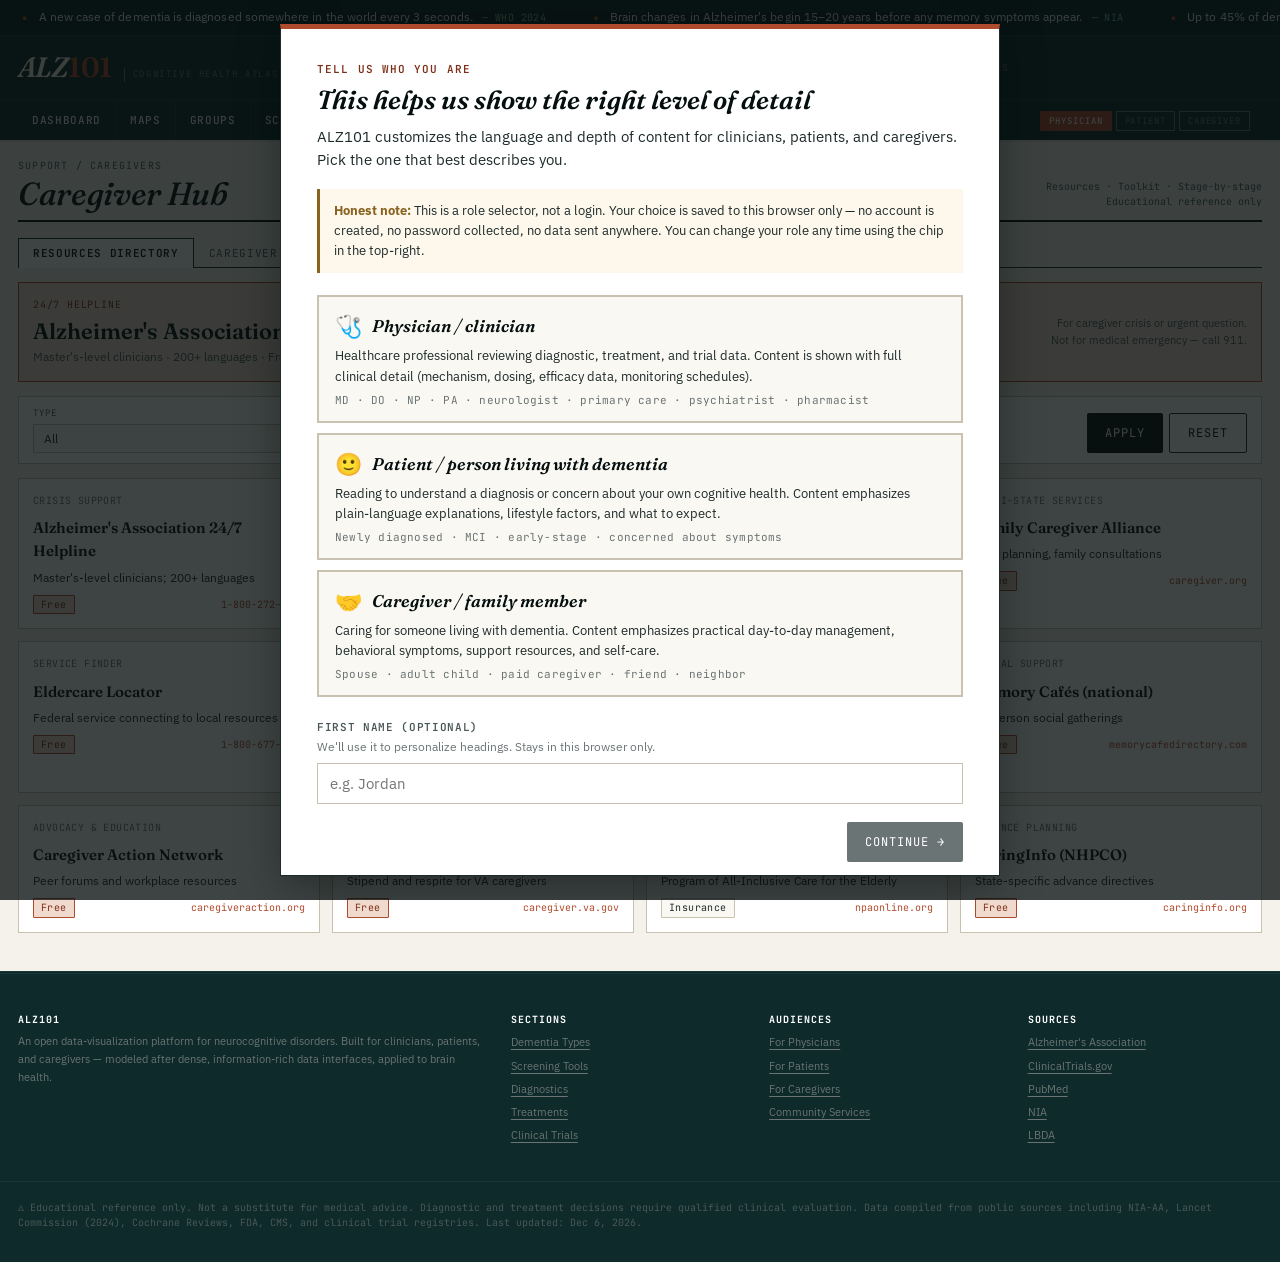
==== commit 42cbb6c6: "Role-based gate modal beyond dashboard - New js/role-gate.js: NV_ROLE module with localStorage-backe" ====
--- a/caregivers.html
+++ b/caregivers.html
@@ -278,12 +278,14 @@
 
   <script src="data/nv-data.js"></script>
   <script src="js/layout.js"></script>
+  <script src="js/role-gate.js"></script>
   <script src="js/medical-terms.js"></script>
   <script src="js/sortable.js"></script>
   <script src="data/nv-evidence.js"></script>
   <script src="js/ask-evidence.js"></script>
   <script>
     NV_LAYOUT.mount('caregivers');
+    NV_ROLE.maybeGate();
 
     // ===== Tab switching =====
     const tabs = document.querySelectorAll('.subnav a');
--- a/css/styles.css
+++ b/css/styles.css
@@ -2427,3 +2427,227 @@
 .pharm-group-icon { font-size: 18px; }
 .panel-head.pharm-cog    { border-left-color: #c75a3c; }
 .panel-head.pharm-noncog { border-left-color: #5a4a7a; }
+
+/* ============================================
+   Role gate — modal + chip
+   ============================================ */
+body.role-gate-active { overflow: hidden; }
+
+.role-gate-overlay {
+  position: fixed;
+  inset: 0;
+  z-index: 9000;
+  background: rgba(8, 16, 16, 0.78);
+  display: flex;
+  align-items: center;
+  justify-content: center;
+  padding: 24px;
+  overflow-y: auto;
+}
+
+.role-gate-modal {
+  position: relative;
+  background: var(--bg-paper);
+  width: 100%;
+  max-width: 720px;
+  border: 1px solid var(--rule-strong);
+  border-top: 5px solid var(--accent);
+  padding: 32px 36px 28px;
+  font-family: var(--font-body);
+  box-shadow: 0 12px 40px rgba(0, 0, 0, 0.35);
+  max-height: calc(100vh - 48px);
+  overflow-y: auto;
+}
+
+.role-gate-close {
+  position: absolute;
+  top: 12px;
+  right: 14px;
+  width: 36px;
+  height: 36px;
+  background: transparent;
+  border: none;
+  font-size: 26px;
+  line-height: 1;
+  color: var(--ink-muted);
+  cursor: pointer;
+}
+.role-gate-close:hover { color: var(--ink-primary); }
+
+.role-gate-tag {
+  font-family: var(--font-mono);
+  font-size: 11px;
+  letter-spacing: 0.1em;
+  text-transform: uppercase;
+  color: var(--accent-deep);
+  font-weight: 600;
+  margin-bottom: 6px;
+}
+#roleGateTitle {
+  font-family: var(--font-display);
+  font-style: italic;
+  font-weight: 600;
+  font-size: 26px;
+  line-height: 1.25;
+  color: var(--ink-primary);
+  margin: 0 0 8px;
+}
+.role-gate-sub {
+  font-size: 15px;
+  line-height: 1.55;
+  color: var(--ink-body);
+  margin: 0 0 18px;
+}
+.role-gate-honesty {
+  background: #fef8ec;
+  border-left: 3px solid var(--signal-watch);
+  padding: 12px 14px;
+  font-size: 13px;
+  line-height: 1.55;
+  color: var(--ink-body);
+  margin-bottom: 22px;
+}
+.role-gate-honesty strong { color: var(--signal-watch); }
+
+.role-gate-options {
+  display: grid;
+  grid-template-columns: 1fr;
+  gap: 10px;
+  margin-bottom: 22px;
+}
+.role-card {
+  display: block;
+  width: 100%;
+  text-align: left;
+  background: var(--bg-cell);
+  border: 2px solid var(--rule);
+  padding: 14px 16px;
+  font-family: inherit;
+  cursor: pointer;
+  transition: border-color 0.15s, background 0.15s;
+}
+.role-card:hover {
+  background: var(--accent-soft);
+  border-color: var(--accent);
+}
+.role-card.is-picked {
+  background: var(--accent-soft);
+  border-color: var(--accent);
+  border-left-width: 5px;
+  padding-left: 13px;
+}
+.role-card-head {
+  display: flex;
+  align-items: center;
+  gap: 10px;
+  margin-bottom: 6px;
+}
+.role-card-icon { font-size: 22px; }
+.role-card-label {
+  font-family: var(--font-display);
+  font-style: italic;
+  font-weight: 600;
+  font-size: 17px;
+  color: var(--ink-primary);
+}
+.role-card-desc {
+  font-size: 13px;
+  line-height: 1.55;
+  color: var(--ink-body);
+  margin-bottom: 6px;
+}
+.role-card-examples {
+  font-family: var(--font-mono);
+  font-size: 11px;
+  color: var(--ink-faint);
+  letter-spacing: 0.02em;
+}
+
+.role-gate-name { margin-bottom: 18px; }
+.role-gate-name label {
+  display: flex;
+  flex-direction: column;
+  gap: 2px;
+}
+.role-gate-name-label {
+  font-family: var(--font-mono);
+  font-size: 11px;
+  letter-spacing: 0.06em;
+  text-transform: uppercase;
+  color: var(--ink-muted);
+  font-weight: 600;
+}
+.role-gate-name-help {
+  font-size: 12px;
+  color: var(--ink-faint);
+  margin-bottom: 6px;
+}
+#roleGateName {
+  width: 100%;
+  padding: 10px 12px;
+  font-family: var(--font-body);
+  font-size: 15px;
+  border: 1.5px solid var(--rule);
+  background: var(--bg-paper);
+  color: var(--ink-primary);
+}
+#roleGateName:focus {
+  outline: 3px solid var(--accent);
+  outline-offset: 1px;
+  border-color: var(--accent);
+}
+
+.role-gate-foot {
+  display: flex;
+  justify-content: flex-end;
+}
+.role-gate-confirm:disabled {
+  background: var(--ink-faint);
+  cursor: not-allowed;
+}
+
+@media (max-width: 600px) {
+  .role-gate-modal { padding: 24px 20px; }
+  #roleGateTitle { font-size: 22px; }
+}
+
+/* Role chip in masthead */
+.role-chip {
+  display: inline-flex;
+  align-items: center;
+  gap: 6px;
+  background: rgba(255,255,255,0.08);
+  color: rgba(255,255,255,0.92);
+  border: 1px solid rgba(255,255,255,0.15);
+  padding: 6px 10px;
+  font-family: var(--font-mono);
+  font-size: 11px;
+  letter-spacing: 0.04em;
+  cursor: pointer;
+  border-radius: 2px;
+  margin-right: 12px;
+  font-weight: 500;
+  transition: background 0.15s;
+}
+.role-chip:hover {
+  background: rgba(255,255,255,0.15);
+  border-color: rgba(255,255,255,0.3);
+}
+.role-chip-icon { font-size: 14px; }
+.role-chip-change {
+  font-size: 9px;
+  letter-spacing: 0.08em;
+  text-transform: uppercase;
+  color: rgba(255,255,255,0.55);
+  border-left: 1px solid rgba(255,255,255,0.18);
+  padding-left: 6px;
+}
+.role-chip.role-chip-empty {
+  background: var(--accent);
+  border-color: var(--accent-deep);
+  color: white;
+}
+.role-chip.role-chip-empty:hover {
+  background: var(--accent-deep);
+}
+.role-chip.role-chip-empty .role-chip-change { display: none; }
